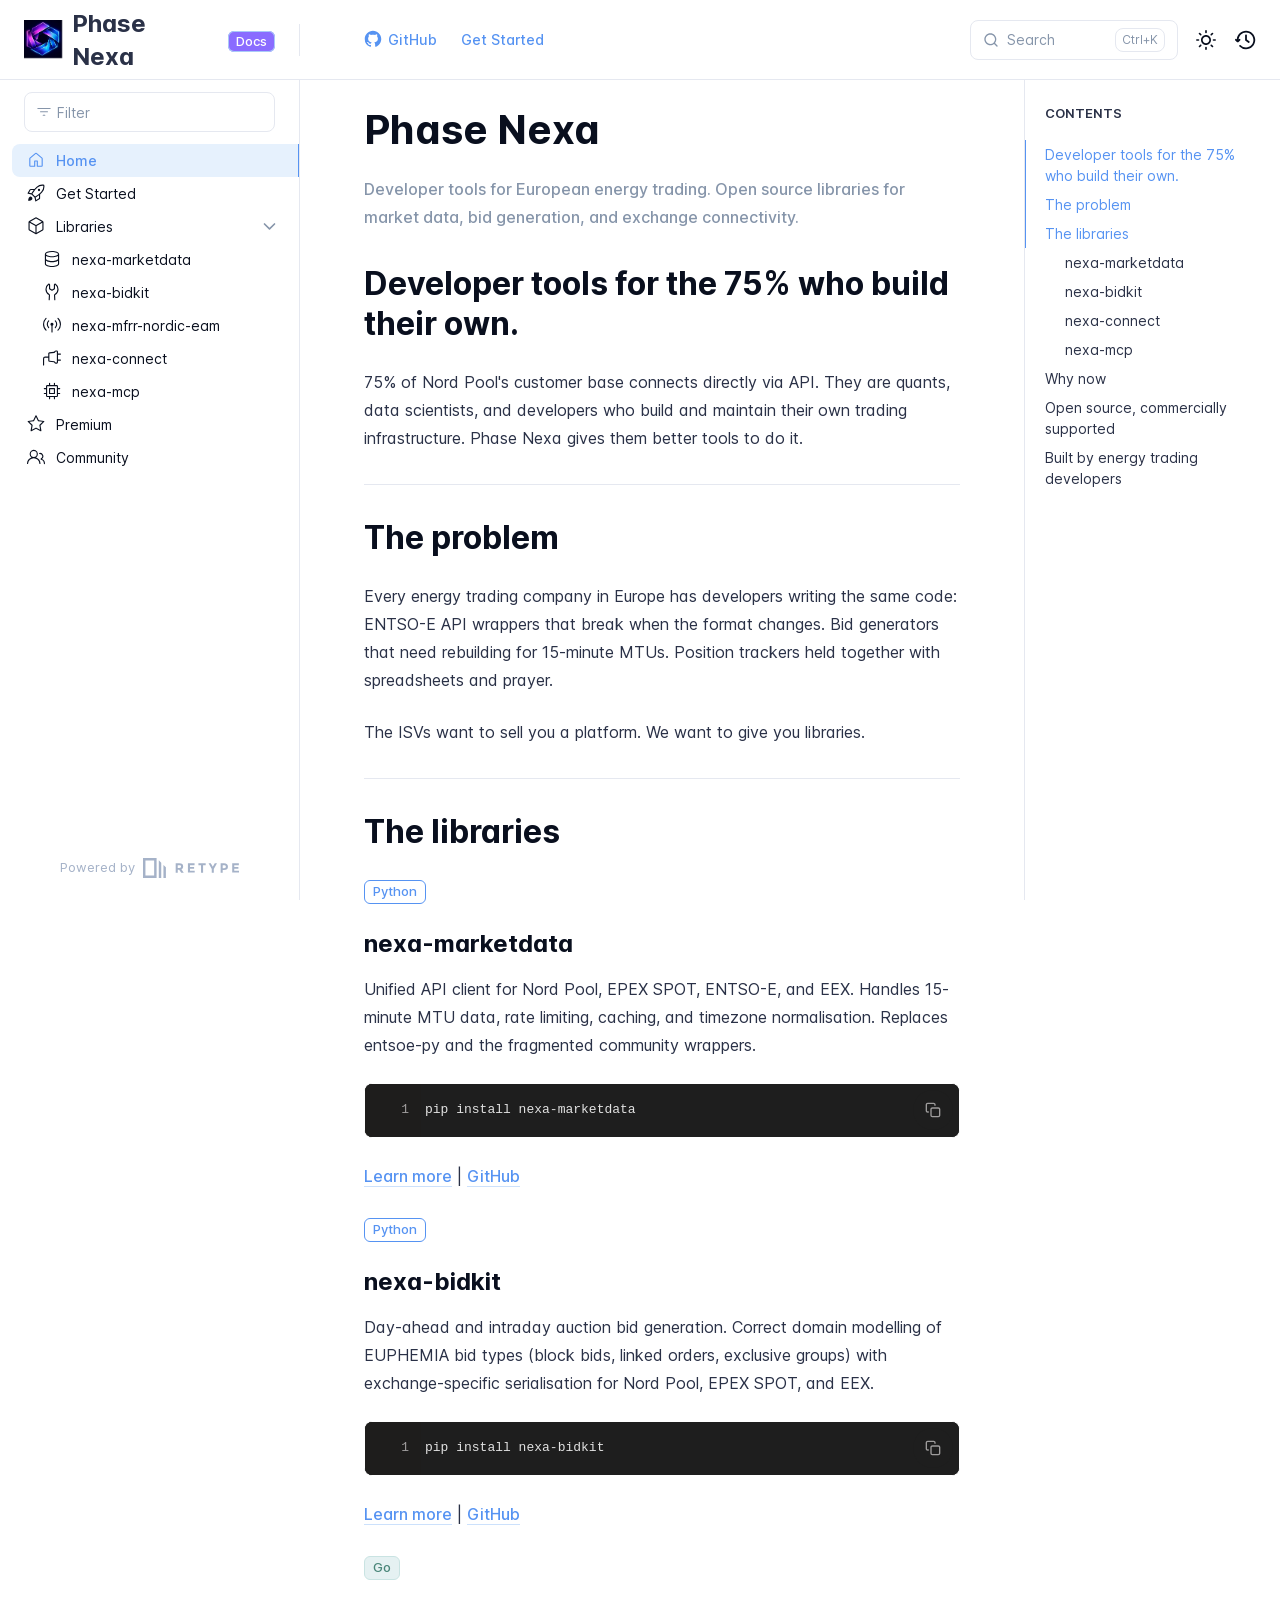
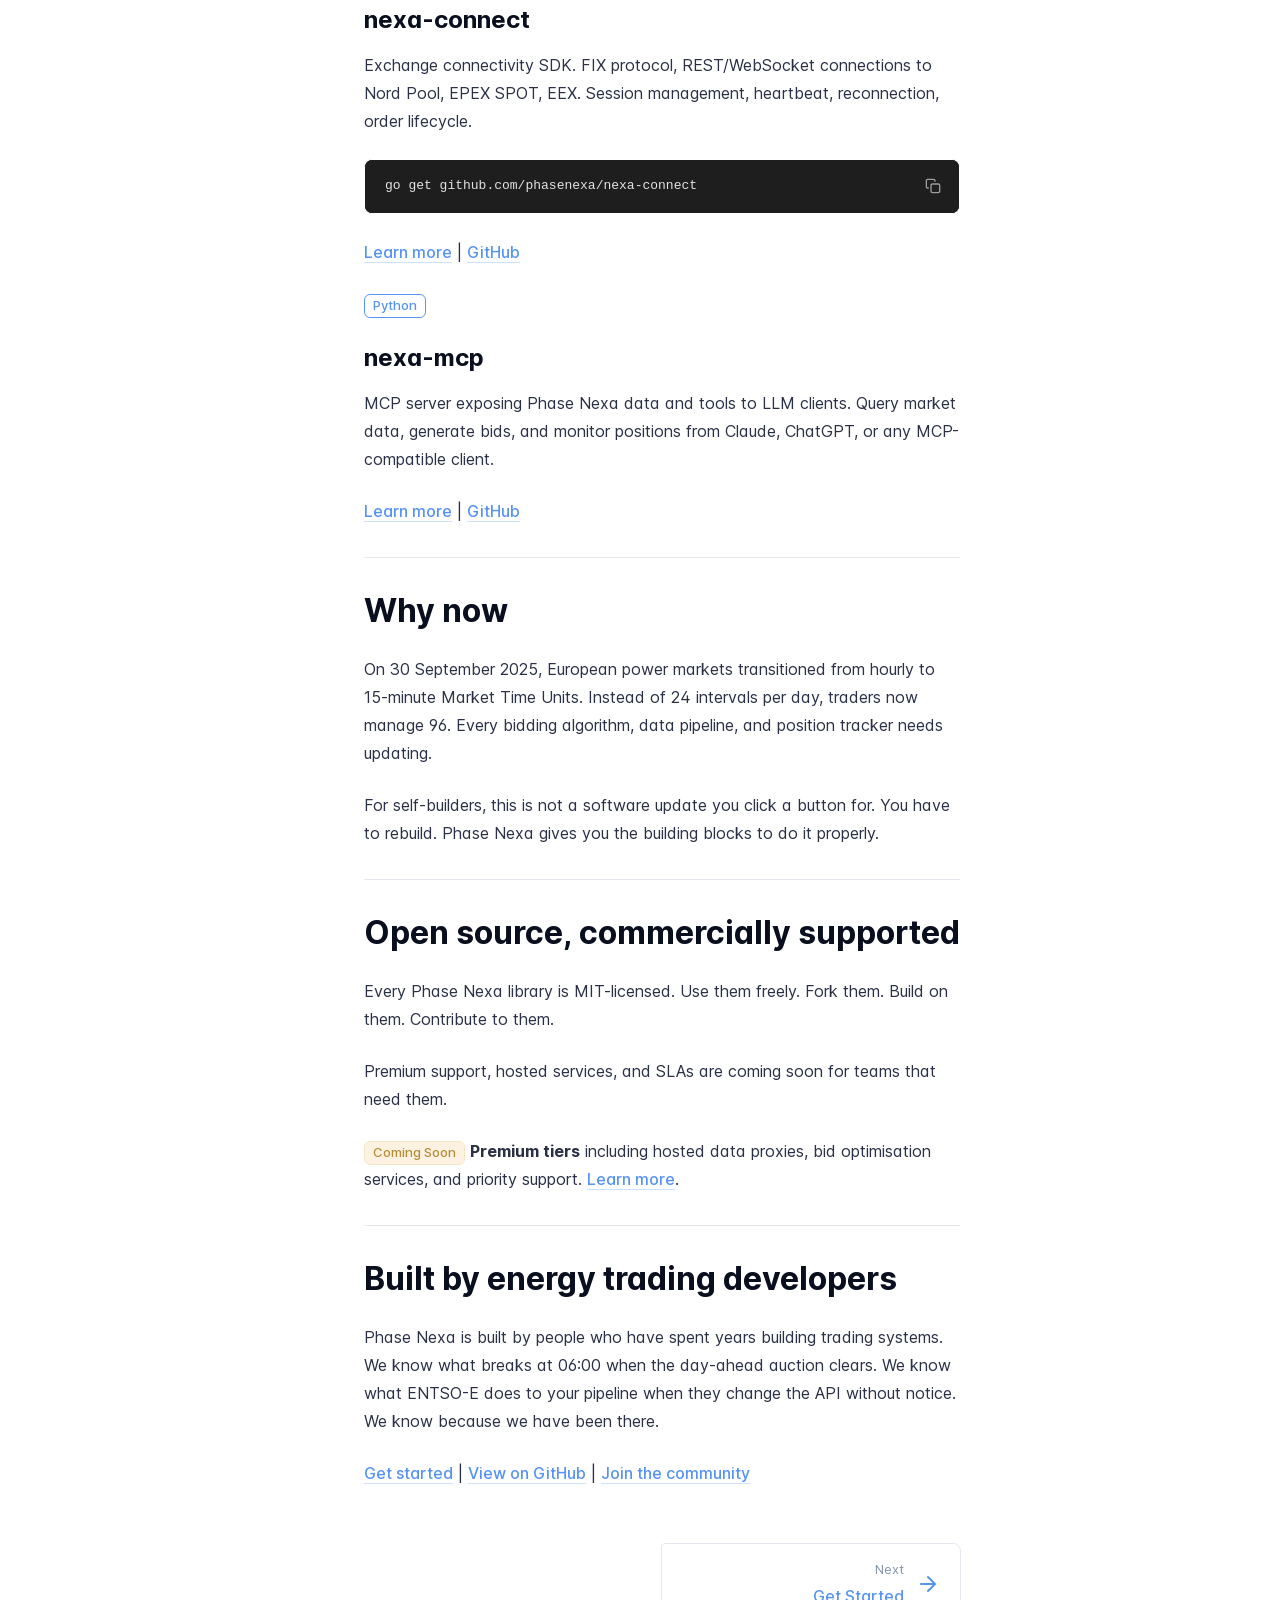
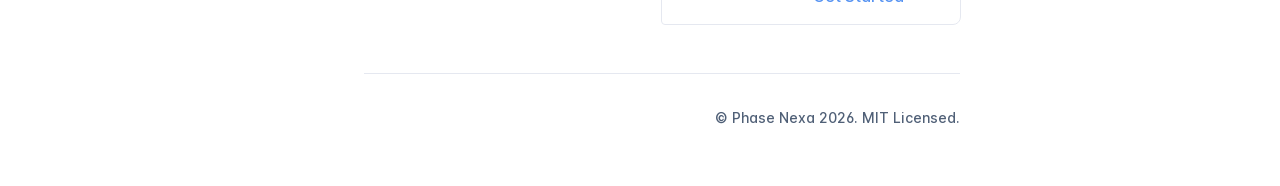
==== index.html @ 58306c8e "Refreshes Retype-generated documentation. Process triggered by tommed." ====
<!DOCTYPE html>
<html lang="en" class="h-full">
<head>
    <meta charset="UTF-8">
    <meta name="viewport" content="width=device-width,initial-scale=1">
    <meta name="color-scheme" content="light dark">
    <meta name="turbo-cache-control" content="no-cache" data-turbo-track="reload" data-track-token="4.3.0.827579284362">

    <!-- See retype.com -->
    <meta name="generator" content="Retype 4.3.0">

    <!-- Primary Meta Tags -->
    <title>Phase Nexa</title>
    <meta name="title" content="Phase Nexa">
    <meta name="description" content="Developer tools for European energy trading. Open source libraries for market data, bid generation, and exchange connectivity.">

    <!-- Canonical -->
    <link rel="canonical" href="https://phasenexa.github.io/">

    <!-- Open Graph -->
    <meta property="og:type" content="website">
    <meta property="og:url" content="https://phasenexa.github.io/">
    <meta property="og:title" content="Phase Nexa">
    <meta property="og:description" content="Developer tools for European energy trading. Open source libraries for market data, bid generation, and exchange connectivity.">
    <meta property="og:site_name" content="Phase Nexa">
    <meta property="og:locale" content="en_US">

    <!-- Twitter -->
    <meta name="twitter:card" content="summary_large_image">
    <meta name="twitter:url" content="https://phasenexa.github.io/">
    <meta name="twitter:title" content="Phase Nexa">
    <meta name="twitter:description" content="Developer tools for European energy trading. Open source libraries for market data, bid generation, and exchange connectivity.">

    <script data-cfasync="false">(function(){var cl=document.documentElement.classList,ls=localStorage.getItem("retype_scheme"),hd=cl.contains("dark"),hl=cl.contains("light"),wm=window.matchMedia&&window.matchMedia("(prefers-color-scheme: dark)").matches;if(ls==="dark"||(!ls&&wm&&!hd&&!hl)){cl.remove("light");cl.add("dark")}else if(ls==="light"||(!ls&&!wm&&!hd&&!hl)){cl.remove("dark");cl.add("light")}})();</script>

    <link href="resources/css/retype.css?v=4.3.0.827579284362" rel="stylesheet">

    <script data-cfasync="false" src="resources/js/config.js?v=4.3.0.827579284362" data-turbo-eval="false" defer></script>
    <script data-cfasync="false" src="resources/js/retype.js?v=4.3.0" data-turbo-eval="false" defer></script>
    <script id="lunr-js" data-cfasync="false" src="resources/js/lunr.js?v=4.3.0.827579284362" data-turbo-eval="false" defer></script>
    <script id="prism-js" data-cfasync="false" src="resources/js/prism.js?v=4.3.0.827579284362" defer></script>

    <link rel="stylesheet" href="/static/css/custom.css">
    <link rel="preconnect" href="https://fonts.googleapis.com">
    <link rel="preconnect" href="https://fonts.gstatic.com" crossorigin>
    <link href="https://fonts.googleapis.com/css2?family=Inter:wght@400;500;600;700&family=JetBrains+Mono:wght@400;500&display=swap" rel="stylesheet">

</head>
<body>
    <div id="retype-app" class="relative text-base antialiased text-base-text bg-base-bg font-body">
    <div class="absolute bottom-0 left-0" style="top: 5rem; right: 50%"></div>

    <header id="retype-header" class="sticky top-0 z-30 flex w-full h-16 bg-header-bg border-b border-header-border md:h-20">
        <div class="container relative flex items-center justify-between pr-6 grow md:justify-start">
            <!-- Mobile menu button skeleton -->
            <button v-cloak class="skeleton retype-mobile-menu-button flex items-center justify-center shrink-0 overflow-hidden dark:text-white focus:outline-hidden rounded-full w-10 h-10 ml-3.5 md:hidden"><svg xmlns="http://www.w3.org/2000/svg" class="mb-px shrink-0" width="24" height="24" viewBox="0 0 24 24" role="presentation" style="margin-bottom: 0px;"><g fill="currentColor"><path d="M2 4h20v2H2zM2 11h20v2H2zM2 18h20v2H2z"></path></g></svg></button>
            <div v-cloak id="retype-sidebar-left-toggle-button"></div>
    
            <!-- Logo -->
            <div class="flex items-center justify-between h-full py-2 md:w-75">
                <div class="flex items-center px-2 md:px-6">
                    <a id="retype-branding-logo" href="https://phasenexa.github.io/" class="flex items-center leading-snug text-2xl">
                        <span class="w-10 mr-2 grow-0 shrink-0 overflow-hidden">
                            <img class="max-h-10 dark:hidden md:inline-block" src="static/images/logo.png" alt="" height="36">
                            <img class="max-h-10 hidden dark:inline-block" src="static/images/logo.png" alt="" height="36">
                        </span>
                        <span class="dark:text-white font-bold line-clamp-1 md:line-clamp-2">Phase Nexa</span>
                    </a><span id="retype-branding-label" class="inline-flex mt-1 px-2 py-1 ml-4 text-xs font-medium leading-none items-center rounded-md bg-branding-label-bg text-branding-label-text ring-1 ring-branding-label-border ring-inset md:inline-block">Docs</span>
                </div>
    
                <span class="hidden h-8 border-r md:inline-block border-base-border"></span>
            </div>
    
            <div class="flex justify-between md:grow">
                <!-- Top Nav -->
                <nav id="retype-header-nav" class="hidden md:flex">
                    <ul class="flex flex-col mb-4 md:pl-16 md:mb-0 md:flex-row md:items-center">
                        <li class="mr-6">
                            <a class="py-2 md:mb-0 inline-flex items-center text-sm whitespace-nowrap transition-colors duration-200 ease-linear md:text-header-text font-header-text hover:text-header-text-hover" href="https://github.com/phasenexa">
                                <svg xmlns="http://www.w3.org/2000/svg" class="mb-px mr-1.5" width="18" height="18" viewBox="0 0 24 24" fill="currentColor" aria-hidden="true" focusable="false">
                                    <path d="M10.303 16.652c-2.837-.344-4.835-2.385-4.835-5.028 0-1.074.387-2.235 1.031-3.008-.279-.709-.236-2.214.086-2.837.86-.107 2.02.344 2.708.967.816-.258 1.676-.386 2.728-.386 1.053 0 1.913.128 2.686.365.666-.602 1.848-1.053 2.708-.946.3.581.344 2.085.064 2.815.688.817 1.053 1.913 1.053 3.03 0 2.643-1.998 4.641-4.877 5.006.73.473 1.224 1.504 1.224 2.686v2.235c0 .644.537 1.01 1.182.752 3.889-1.483 6.94-5.372 6.94-10.185 0-6.081-4.942-11.044-11.022-11.044-6.081 0-10.98 4.963-10.98 11.044a10.84 10.84 0 0 0 7.112 10.206c.58.215 1.139-.172 1.139-.752v-1.719a2.768 2.768 0 0 1-1.032.215c-1.418 0-2.256-.773-2.857-2.213-.237-.58-.495-.924-.989-.988-.258-.022-.344-.129-.344-.258 0-.258.43-.451.86-.451.623 0 1.16.386 1.719 1.181.43.623.881.903 1.418.903.537 0 .881-.194 1.375-.688.365-.365.645-.687.903-.902Z"/>
                                </svg>
                                <span>GitHub</span>
                            </a>
                        </li>
                        <li class="mr-6">
                            <a class="py-2 md:mb-0 inline-flex items-center text-sm whitespace-nowrap transition-colors duration-200 ease-linear md:text-header-text font-header-text hover:text-header-text-hover" href="getting-started/">Get Started</a>
                        </li>
    
                    </ul>
                </nav>
    
                <div v-cloak class="flex justify-end grow">
                    <div id="retype-mobile-search-button"></div>
                    <doc-search-desktop></doc-search-desktop>
    
                    <doc-theme-switch class="lg:ml-2"></doc-theme-switch>
                    <doc-history></doc-history>
                </div>
            </div>
        </div>
    </header>


    <div id="retype-container" class="container relative flex bg-white">
        <!-- Sidebar Skeleton -->
        <div v-cloak class="fixed flex flex-col shrink-0 duration-300 ease-in-out bg-sidebar-left-bg border-sidebar-left-border sidebar top-20 w-75 border-r h-screen md:sticky transition-transform skeleton">
        
            <div class="flex items-center h-16 px-6">
                <input id="retype-filter-input-mock" class="w-full h-10 pl-8 px-3 py-2 transition-colors duration-200 ease-linear bg-filter-bg border border-filter-border rounded-lg shadow-none md:text-sm hover:border-filter-border-hover focus:outline-hidden focus:border-filter-border-focus placeholder-filter-placeholder" type="text">
            </div>
        
            <div class="pl-6 mt-1 mb-4">
                <div class="w-32 h-3 mb-4 bg-skeleton-bg rounded-full loading"></div>
                <div class="w-48 h-3 mb-4 bg-skeleton-bg rounded-full loading"></div>
                <div class="w-40 h-3 mb-4 bg-skeleton-bg rounded-full loading"></div>
                <div class="w-32 h-3 mb-4 bg-skeleton-bg rounded-full loading"></div>
                <div class="w-48 h-3 mb-4 bg-skeleton-bg rounded-full loading"></div>
                <div class="w-40 h-3 mb-4 bg-skeleton-bg rounded-full loading"></div>
            </div>
        
            <div class="shrink-0 mt-auto bg-transparent dark:border-base-border">
                <a class="flex items-center justify-center flex-nowrap h-16 text-gray-350 dark:text-dark-400 hover:text-gray-600 dark:hover:text-dark-300 transition-colors duration-150 ease-in docs-powered-by" target="_blank" href="https://retype.com/" rel="noopener">
                    <span class="text-xs whitespace-nowrap">Powered by</span>
                    <svg xmlns="http://www.w3.org/2000/svg" class="ml-2" fill="currentColor" width="96" height="20" overflow="visible"><path d="M0 0v20h13.59V0H0zm11.15 17.54H2.44V2.46h8.71v15.08zM15.8 20h2.44V4.67L15.8 2.22zM20.45 6.89V20h2.44V9.34z"/><g><path d="M40.16 8.44c0 1.49-.59 2.45-1.75 2.88l2.34 3.32h-2.53l-2.04-2.96h-1.43v2.96h-2.06V5.36h3.5c1.43 0 2.46.24 3.07.73s.9 1.27.9 2.35zm-2.48 1.1c.26-.23.38-.59.38-1.09 0-.5-.13-.84-.4-1.03s-.73-.28-1.39-.28h-1.54v2.75h1.5c.72 0 1.2-.12 1.45-.35zM51.56 5.36V7.2h-4.59v1.91h4.13v1.76h-4.13v1.92h4.74v1.83h-6.79V5.36h6.64zM60.09 7.15v7.48h-2.06V7.15h-2.61V5.36h7.28v1.79h-2.61zM70.81 14.64h-2.06v-3.66l-3.19-5.61h2.23l1.99 3.45 1.99-3.45H74l-3.19 5.61v3.66zM83.99 6.19c.65.55.97 1.4.97 2.55s-.33 1.98-1 2.51-1.68.8-3.04.8h-1.23v2.59h-2.06V5.36h3.26c1.42 0 2.45.28 3.1.83zm-1.51 3.65c.25-.28.37-.69.37-1.22s-.16-.92-.48-1.14c-.32-.23-.82-.34-1.5-.34H79.7v3.12h1.38c.68 0 1.15-.14 1.4-.42zM95.85 5.36V7.2h-4.59v1.91h4.13v1.76h-4.13v1.92H96v1.83h-6.79V5.36h6.64z"/></g></svg>
                </a>
            </div>
        </div>
        
        <!-- Sidebar component -->
        <doc-sidebar v-cloak>
            <template #sidebar-footer>
                <div class="shrink-0 mt-auto border-t md:bg-transparent md:border-none dark:border-base-border">
        
                    <div class="py-3 px-6 md:hidden border-b dark:border-base-border">
                        <nav>
                            <ul class="flex flex-wrap justify-center items-center">
                                <li class="mr-6">
                                    <a class="block py-1 inline-flex items-center text-sm whitespace-nowrap transition-colors duration-200 ease-linear md:text-header-text font-header-text hover:text-header-text-hover" href="https://github.com/phasenexa">
                                        <svg xmlns="http://www.w3.org/2000/svg" class="mb-px mr-1.5" width="18" height="18" viewBox="0 0 24 24" fill="currentColor" aria-hidden="true" focusable="false">
                                            <path d="M10.303 16.652c-2.837-.344-4.835-2.385-4.835-5.028 0-1.074.387-2.235 1.031-3.008-.279-.709-.236-2.214.086-2.837.86-.107 2.02.344 2.708.967.816-.258 1.676-.386 2.728-.386 1.053 0 1.913.128 2.686.365.666-.602 1.848-1.053 2.708-.946.3.581.344 2.085.064 2.815.688.817 1.053 1.913 1.053 3.03 0 2.643-1.998 4.641-4.877 5.006.73.473 1.224 1.504 1.224 2.686v2.235c0 .644.537 1.01 1.182.752 3.889-1.483 6.94-5.372 6.94-10.185 0-6.081-4.942-11.044-11.022-11.044-6.081 0-10.98 4.963-10.98 11.044a10.84 10.84 0 0 0 7.112 10.206c.58.215 1.139-.172 1.139-.752v-1.719a2.768 2.768 0 0 1-1.032.215c-1.418 0-2.256-.773-2.857-2.213-.237-.58-.495-.924-.989-.988-.258-.022-.344-.129-.344-.258 0-.258.43-.451.86-.451.623 0 1.16.386 1.719 1.181.43.623.881.903 1.418.903.537 0 .881-.194 1.375-.688.365-.365.645-.687.903-.902Z"/>
                                        </svg>
                                        <span>GitHub</span>
                                    </a>
                                </li>
                                <li class="mr-6">
                                    <a class="block py-1 inline-flex items-center text-sm whitespace-nowrap transition-colors duration-200 ease-linear md:text-header-text font-header-text hover:text-header-text-hover" href="getting-started/">Get Started</a>
                                </li>
        
                            </ul>
                        </nav>
                    </div>
        
                    <a class="flex items-center justify-center flex-nowrap h-16 text-gray-350 dark:text-dark-400 hover:text-gray-600 dark:hover:text-dark-300 transition-colors duration-150 ease-in docs-powered-by" target="_blank" href="https://retype.com/" rel="noopener">
                        <span class="text-xs whitespace-nowrap">Powered by</span>
                        <svg xmlns="http://www.w3.org/2000/svg" class="ml-2" fill="currentColor" width="96" height="20" overflow="visible"><path d="M0 0v20h13.59V0H0zm11.15 17.54H2.44V2.46h8.71v15.08zM15.8 20h2.44V4.67L15.8 2.22zM20.45 6.89V20h2.44V9.34z"/><g><path d="M40.16 8.44c0 1.49-.59 2.45-1.75 2.88l2.34 3.32h-2.53l-2.04-2.96h-1.43v2.96h-2.06V5.36h3.5c1.43 0 2.46.24 3.07.73s.9 1.27.9 2.35zm-2.48 1.1c.26-.23.38-.59.38-1.09 0-.5-.13-.84-.4-1.03s-.73-.28-1.39-.28h-1.54v2.75h1.5c.72 0 1.2-.12 1.45-.35zM51.56 5.36V7.2h-4.59v1.91h4.13v1.76h-4.13v1.92h4.74v1.83h-6.79V5.36h6.64zM60.09 7.15v7.48h-2.06V7.15h-2.61V5.36h7.28v1.79h-2.61zM70.81 14.64h-2.06v-3.66l-3.19-5.61h2.23l1.99 3.45 1.99-3.45H74l-3.19 5.61v3.66zM83.99 6.19c.65.55.97 1.4.97 2.55s-.33 1.98-1 2.51-1.68.8-3.04.8h-1.23v2.59h-2.06V5.36h3.26c1.42 0 2.45.28 3.1.83zm-1.51 3.65c.25-.28.37-.69.37-1.22s-.16-.92-.48-1.14c-.32-.23-.82-.34-1.5-.34H79.7v3.12h1.38c.68 0 1.15-.14 1.4-.42zM95.85 5.36V7.2h-4.59v1.91h4.13v1.76h-4.13v1.92H96v1.83h-6.79V5.36h6.64z"/></g></svg>
                    </a>
                </div>
            </template>
        </doc-sidebar>

        <div class="grow min-w-0 bg-body-bg">
            <!-- Render "toolbar" template here on api pages --><!-- Render page content -->
<div class="flex">
    <div id="retype-main" class="min-w-0 p-4 grow md:px-16">
        <main class="relative pb-12 lg:pt-2">
            <div class="retype-markdown" id="retype-content">
                <!-- Rendered if sidebar right is enabled -->
                <div id="retype-sidebar-right-toggle"></div>
                <!-- Page content  -->
<h1 id="phase-nexa">Phase Nexa</h1>
<div id="retype-page-description" class="description-display text-description font-description leading-description mb-description-margin-bottom mt-description-margin-top tracking-description text-transform-description">Developer tools for European energy trading. Open source libraries for market data, bid generation, and exchange connectivity.</div>
<h2 id="developer-tools-for-the-75-who-build-their-own">Developer tools for the 75% who build their own.</h2>
<p>75% of Nord Pool&#x27;s customer base connects directly via API. They are quants, data scientists, and developers who build and maintain their own trading infrastructure. Phase Nexa gives them better tools to do it.</p>
<hr>
<h2 id="the-problem">The problem</h2>
<p>Every energy trading company in Europe has developers writing the same code: ENTSO-E API wrappers that break when the format changes. Bid generators that need rebuilding for 15-minute MTUs. Position trackers held together with spreadsheets and prayer.</p>
<p>The ISVs want to sell you a platform. We want to give you libraries.</p>
<hr>
<h2 id="the-libraries">The libraries</h2>
<div class="content"><p><span class="no-link inline-flex align-middle items-center justify-center font-medium leading-none whitespace-nowrap text-badge-info-text bg-badge-info border border-badge-info-border h-6 px-2 text-xs rounded-md">
    <span>Python</span>
</span></p>
<h3 id="nexa-marketdata">nexa-marketdata</h3>
<p>Unified API client for Nord Pool, EPEX SPOT, ENTSO-E, and EEX. Handles 15-minute MTU data, rate limiting, caching, and timezone normalisation. Replaces entsoe-py and the fragmented community wrappers.</p>
<div class="codeblock-wrapper"><doc-codeblock line-numbers>
<pre translate="no" class="language-python"><code v-pre class="language-python">pip install nexa-marketdata</code></pre>
</doc-codeblock></div>
<p><a href="libraries/nexa-marketdata/">Learn more</a> | <a href="https://github.com/phasenexa/nexa-marketdata">GitHub</a></p>
</div>
<div class="content"><p><span class="no-link inline-flex align-middle items-center justify-center font-medium leading-none whitespace-nowrap text-badge-info-text bg-badge-info border border-badge-info-border h-6 px-2 text-xs rounded-md">
    <span>Python</span>
</span></p>
<h3 id="nexa-bidkit">nexa-bidkit</h3>
<p>Day-ahead and intraday auction bid generation. Correct domain modelling of EUPHEMIA bid types (block bids, linked orders, exclusive groups) with exchange-specific serialisation for Nord Pool, EPEX SPOT, and EEX.</p>
<div class="codeblock-wrapper"><doc-codeblock line-numbers>
<pre translate="no" class="language-python"><code v-pre class="language-python">pip install nexa-bidkit</code></pre>
</doc-codeblock></div>
<p><a href="libraries/nexa-bidkit/">Learn more</a> | <a href="https://github.com/phasenexa/nexa-bidkit">GitHub</a></p>
</div>
<div class="content"><p><span class="no-link inline-flex align-middle items-center justify-center font-medium leading-none whitespace-nowrap text-badge-success-text bg-badge-success border border-badge-success-border h-6 px-2 text-xs rounded-md">
    <span>Go</span>
</span></p>
<h3 id="nexa-connect">nexa-connect</h3>
<p>Exchange connectivity SDK. FIX protocol, REST/WebSocket connections to Nord Pool, EPEX SPOT, EEX. Session management, heartbeat, reconnection, order lifecycle.</p>
<div class="codeblock-wrapper"><doc-codeblock>
<pre translate="no" class="language-bash"><code v-pre class="language-bash">go get github.com/phasenexa/nexa-connect</code></pre>
</doc-codeblock></div>
<p><a href="libraries/nexa-connect/">Learn more</a> | <a href="https://github.com/phasenexa/nexa-connect">GitHub</a></p>
</div>
<div class="content"><p><span class="no-link inline-flex align-middle items-center justify-center font-medium leading-none whitespace-nowrap text-badge-info-text bg-badge-info border border-badge-info-border h-6 px-2 text-xs rounded-md">
    <span>Python</span>
</span></p>
<h3 id="nexa-mcp">nexa-mcp</h3>
<p>MCP server exposing Phase Nexa data and tools to LLM clients. Query market data, generate bids, and monitor positions from Claude, ChatGPT, or any MCP-compatible client.</p>
<p><a href="libraries/nexa-mcp/">Learn more</a> | <a href="https://github.com/phasenexa/nexa-mcp">GitHub</a></p>
</div>
<hr>
<h2 id="why-now">Why now</h2>
<p>On 30 September 2025, European power markets transitioned from hourly to 15-minute Market Time Units. Instead of 24 intervals per day, traders now manage 96. Every bidding algorithm, data pipeline, and position tracker needs updating.</p>
<p>For self-builders, this is not a software update you click a button for. You have to rebuild. Phase Nexa gives you the building blocks to do it properly.</p>
<hr>
<h2 id="open-source-commercially-supported">Open source, commercially supported</h2>
<p>Every Phase Nexa library is MIT-licensed. Use them freely. Fork them. Build on them. Contribute to them.</p>
<p>Premium support, hosted services, and SLAs are coming soon for teams that need them.</p>
<p><span class="no-link inline-flex align-middle items-center justify-center font-medium leading-none whitespace-nowrap text-badge-warning-text bg-badge-warning border border-badge-warning-border h-6 px-2 text-xs rounded-md">
    <span>Coming Soon</span>
</span> <strong>Premium tiers</strong> including hosted data proxies, bid optimisation services, and priority support. <a href="premium/">Learn more</a>.</p>
<hr>
<h2 id="built-by-energy-trading-developers">Built by energy trading developers</h2>
<p>Phase Nexa is built by people who have spent years building trading systems. We know what breaks at 06:00 when the day-ahead auction clears. We know what ENTSO-E does to your pipeline when they change the API without notice. We know because we have been there.</p>
<p><a href="getting-started/">Get started</a> | <a href="https://github.com/phasenexa">View on GitHub</a> | <a href="community/">Join the community</a></p>

                
                <!-- Required only on API pages -->
                <doc-toolbar-member-filter-no-results></doc-toolbar-member-filter-no-results>
            </div>
            <footer id="retype-content-footer" class="clear-both">
            
                <nav id="retype-nextprev" class="print:hidden flex mt-14">
                    <div class="w-1/2">
                    </div>
            
                    <div class="w-1/2">
                        <a class="px-5 py-4 -mx-px h-full flex items-center justify-end break-normal font-medium text-body-link border border-base-border hover:border-base-border-hover rounded-l rounded-r-lg transition-colors duration-150 relative hover:z-5" href="getting-started/">
                            <span>
                                <span class="block text-xs font-normal text-right text-base-text-muted">Next</span>
                                <span class="block mt-1">Get Started</span>
                            </span>
                            <svg xmlns="http://www.w3.org/2000/svg" class="ml-3" width="24" height="24" viewBox="0 0 24 24" fill="currentColor" overflow="visible"><path d="M19.92 12.38a1 1 0 00-.22-1.09l-7-7a.996.996 0 10-1.41 1.41l5.3 5.3H5c-.55 0-1 .45-1 1s.45 1 1 1h11.59l-5.29 5.29a.996.996 0 000 1.41c.19.2.44.3.7.3s.51-.1.71-.29l7-7c.09-.09.16-.21.21-.33z" /><path fill="none" d="M0 0h24v24H0z" /></svg>
                        </a>
                    </div>
                </nav>
            </footer>
        </main>

        <div id="retype-page-footer" class="print:border-none border-t border-base-border pt-6 mb-8">
            <footer class="flex flex-wrap items-center justify-between print:justify-center">
                <div id="retype-footer-links" class="print:hidden">
                    <ul class="flex flex-wrap items-center text-sm">
                    </ul>
                </div>
                <div id="retype-copyright" class="print:justify-center py-2 text-footer-text font-footer-link text-sm leading-relaxed"><p>© Phase Nexa 2026. MIT Licensed.</p></div>
            </footer>
        </div>
    </div>

    <!-- Rendered if sidebar right is enabled -->
    <!-- Sidebar right skeleton-->
    <div v-cloak class="fixed top-0 bottom-0 right-0 translate-x-full bg-sidebar-right-bg border-sidebar-right-border lg:sticky lg:border-l lg:shrink-0 lg:pt-6 lg:translate-x-0 sm:w-1/2 lg:w-64 lg:z-0 md:w-104 sidebar-right skeleton">
        <div class="pl-5">
            <div class="w-32 h-3 mb-4 bg-skeleton-bg rounded-full loading"></div>
            <div class="w-48 h-3 mb-4 bg-skeleton-bg rounded-full loading"></div>
            <div class="w-40 h-3 mb-4 bg-skeleton-bg rounded-full loading"></div>
        </div>
    </div>

    <!-- User should be able to hide sidebar right -->
    <doc-sidebar-right v-cloak></doc-sidebar-right>
</div>

        </div>
    </div>

    <doc-search-mobile></doc-search-mobile>
    <doc-back-to-top></doc-back-to-top>
</div>


    <div id="retype-overlay-target"></div>

    <script data-cfasync="false">window.__DOCS__ = { "title": "Home", isRoot: true, level: 0, icon: "file", hasPrism: true, hasMermaid: false, hasMath: false, tocDepth: 23 }</script>
</body>
</html>
---- static/css/custom.css ----
/* Phase Nexa - Custom Styles for Retype
 * Colour system from Phase Nexa Styling Guidelines v1.0
 * Typography: Inter (interface), JetBrains Mono (data/code)
 */

/* Typography overrides */
body,
.markdown-body {
  font-family: 'Inter', -apple-system, BlinkMacSystemFont, 'Segoe UI', sans-serif;
}

code,
pre,
.code,
kbd {
  font-family: 'JetBrains Mono', 'Courier New', monospace;
  font-feature-settings: "liga" on, "calt" on;
}

/* Code block styling - dark theme */
[data-theme="dark"] pre,
[data-theme="dark"] code {
  background-color: #0A1E36;
}

/* Hero section utility - used on index.md */
.hero-section {
  text-align: center;
  padding: 3rem 1rem;
}

.hero-section h1 {
  font-size: 2.5rem;
  font-weight: 700;
  letter-spacing: -0.02em;
  margin-bottom: 0.5rem;
}

.hero-tagline {
  font-size: 1.25rem;
  opacity: 0.85;
  max-width: 600px;
  margin: 0 auto 2rem;
}

/* Accent colour utilities */
.text-violet { color: #8A6CFF; }
.text-cyan { color: #00E5FF; }
.text-gold { color: #FFD700; }
.text-mint { color: #4DFFC3; }
.text-coral { color: #FF6B6B; }

/* Badge overrides for Phase Nexa palette */
.badge-violet {
  background-color: #8A6CFF;
  color: #FFFFFF;
}

.badge-cyan {
  background-color: #00E5FF;
  color: #0A1E36;
}

/* Install command block styling */
.install-block {
  background-color: #0A1E36;
  border: 1px solid #122F4D;
  border-radius: 6px;
  padding: 1rem 1.25rem;
  font-family: 'JetBrains Mono', monospace;
  font-size: 0.9rem;
  margin: 1.5rem 0;
}

/* Subtle glow effect for primary CTA links in dark mode */
[data-theme="dark"] a.btn-primary,
[data-theme="dark"] .callout-primary a {
  text-shadow: 0 0 20px rgba(138, 108, 255, 0.3);
}

/* Tighter spacing for data tables */
.markdown-body table td,
.markdown-body table th {
  padding: 0.5rem 0.75rem;
  font-size: 0.875rem;
}

/* Monospace for table cells containing data */
.data-table td {
  font-family: 'JetBrains Mono', monospace;
  font-variant-numeric: tabular-nums;
}
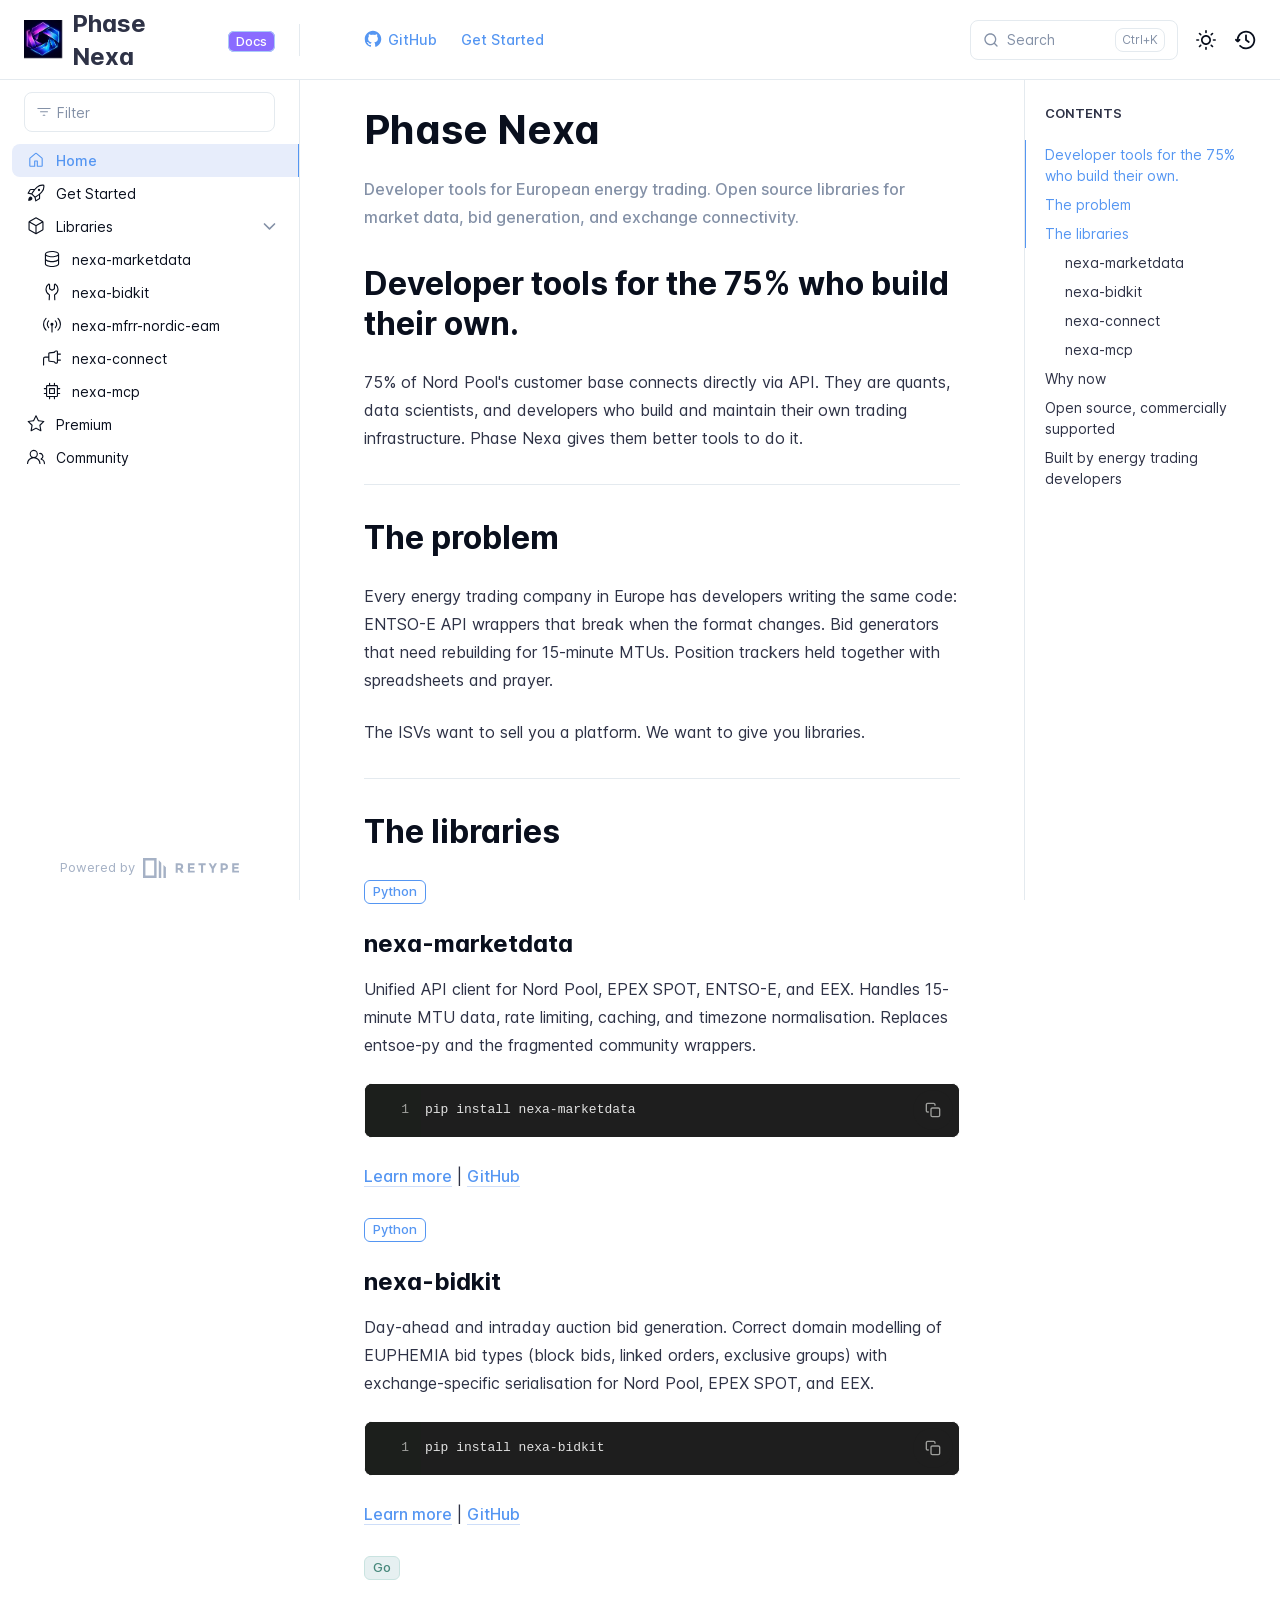
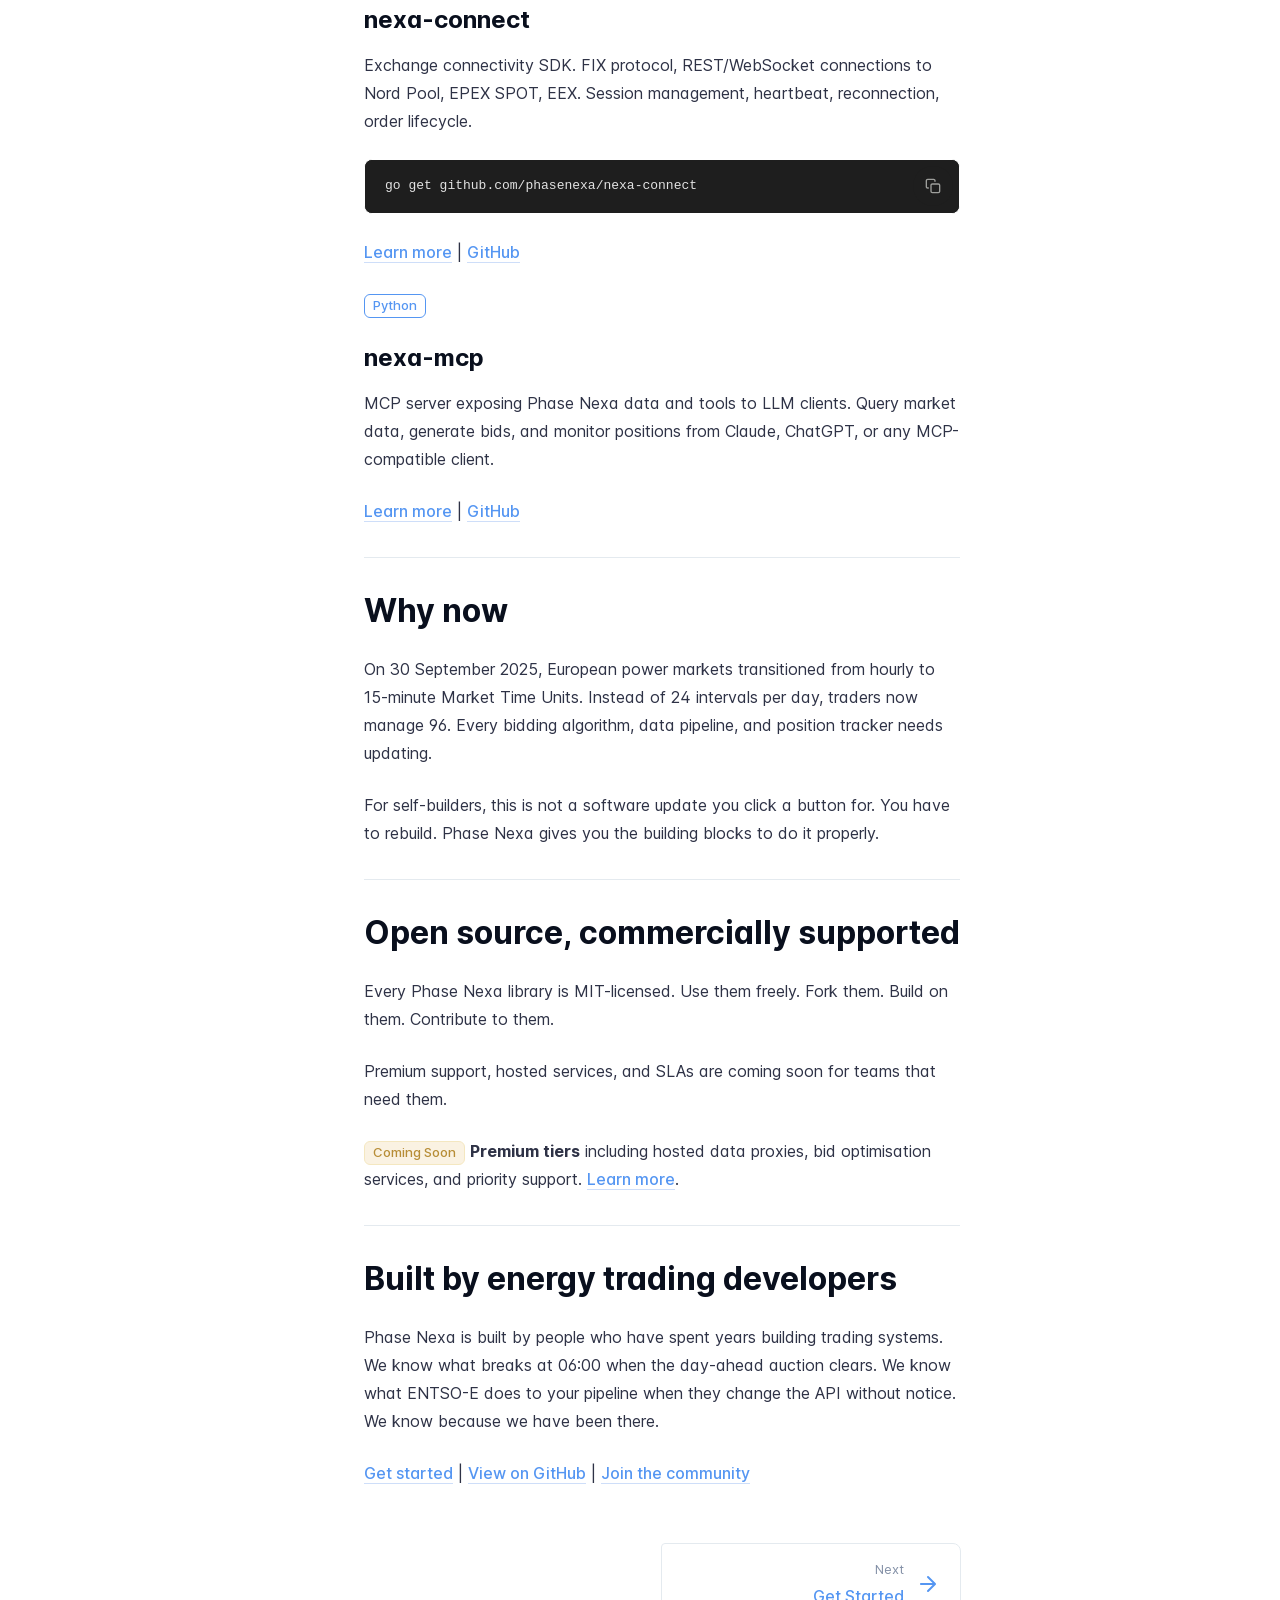
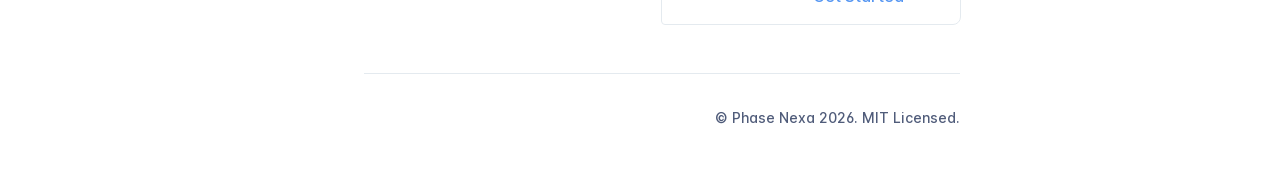
==== commit 8503020a: "Refreshes Retype-generated documentation. Process triggered by tommed." ====
--- a/index.html
+++ b/index.html
@@ -4,7 +4,7 @@
     <meta charset="UTF-8">
     <meta name="viewport" content="width=device-width,initial-scale=1">
     <meta name="color-scheme" content="light dark">
-    <meta name="turbo-cache-control" content="no-cache" data-turbo-track="reload" data-track-token="4.3.0.827579284362">
+    <meta name="turbo-cache-control" content="no-cache" data-turbo-track="reload" data-track-token="4.3.0.827579977646">
 
     <!-- See retype.com -->
     <meta name="generator" content="Retype 4.3.0">
@@ -33,12 +33,12 @@
 
     <script data-cfasync="false">(function(){var cl=document.documentElement.classList,ls=localStorage.getItem("retype_scheme"),hd=cl.contains("dark"),hl=cl.contains("light"),wm=window.matchMedia&&window.matchMedia("(prefers-color-scheme: dark)").matches;if(ls==="dark"||(!ls&&wm&&!hd&&!hl)){cl.remove("light");cl.add("dark")}else if(ls==="light"||(!ls&&!wm&&!hd&&!hl)){cl.remove("dark");cl.add("light")}})();</script>
 
-    <link href="resources/css/retype.css?v=4.3.0.827579284362" rel="stylesheet">
-
-    <script data-cfasync="false" src="resources/js/config.js?v=4.3.0.827579284362" data-turbo-eval="false" defer></script>
+    <link href="resources/css/retype.css?v=4.3.0.827579977646" rel="stylesheet">
+
+    <script data-cfasync="false" src="resources/js/config.js?v=4.3.0.827579977646" data-turbo-eval="false" defer></script>
     <script data-cfasync="false" src="resources/js/retype.js?v=4.3.0" data-turbo-eval="false" defer></script>
-    <script id="lunr-js" data-cfasync="false" src="resources/js/lunr.js?v=4.3.0.827579284362" data-turbo-eval="false" defer></script>
-    <script id="prism-js" data-cfasync="false" src="resources/js/prism.js?v=4.3.0.827579284362" defer></script>
+    <script id="lunr-js" data-cfasync="false" src="resources/js/lunr.js?v=4.3.0.827579977646" data-turbo-eval="false" defer></script>
+    <script id="prism-js" data-cfasync="false" src="resources/js/prism.js?v=4.3.0.827579977646" defer></script>
 
     <link rel="stylesheet" href="/static/css/custom.css">
     <link rel="preconnect" href="https://fonts.googleapis.com">
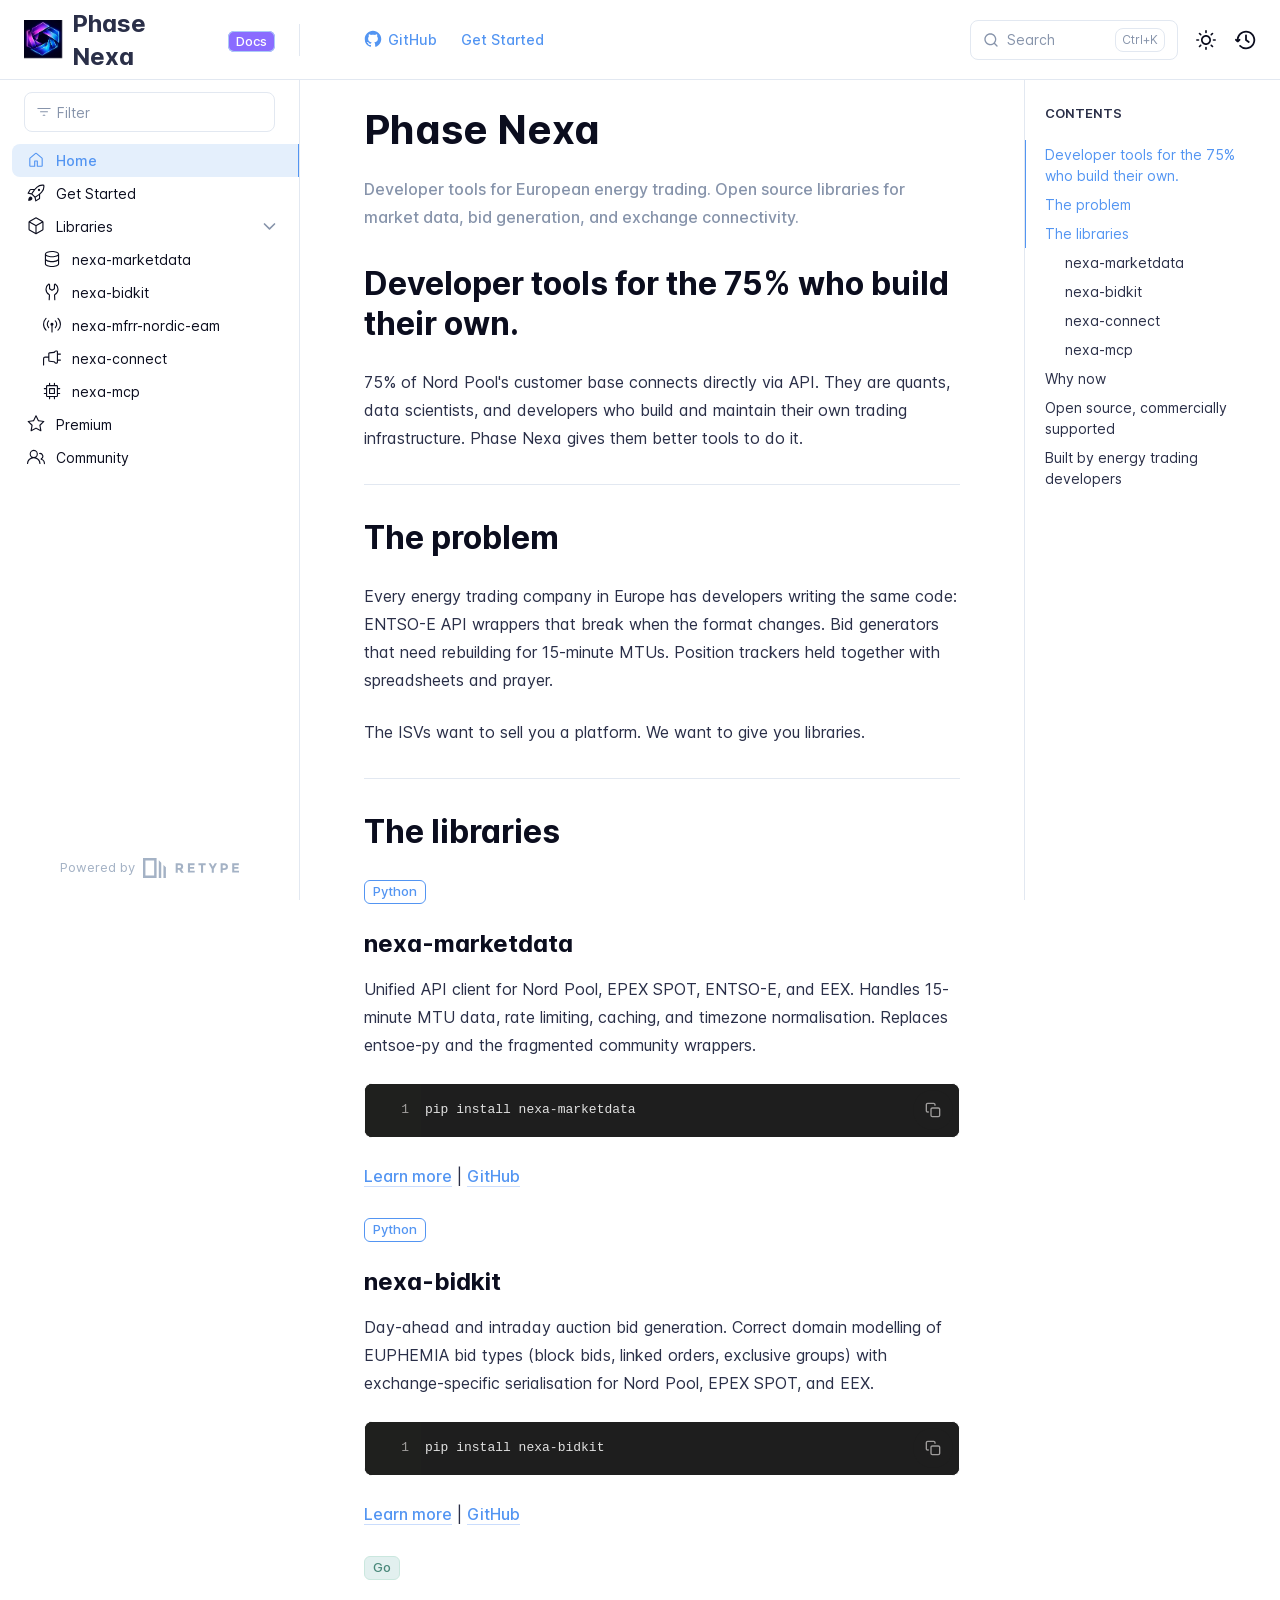
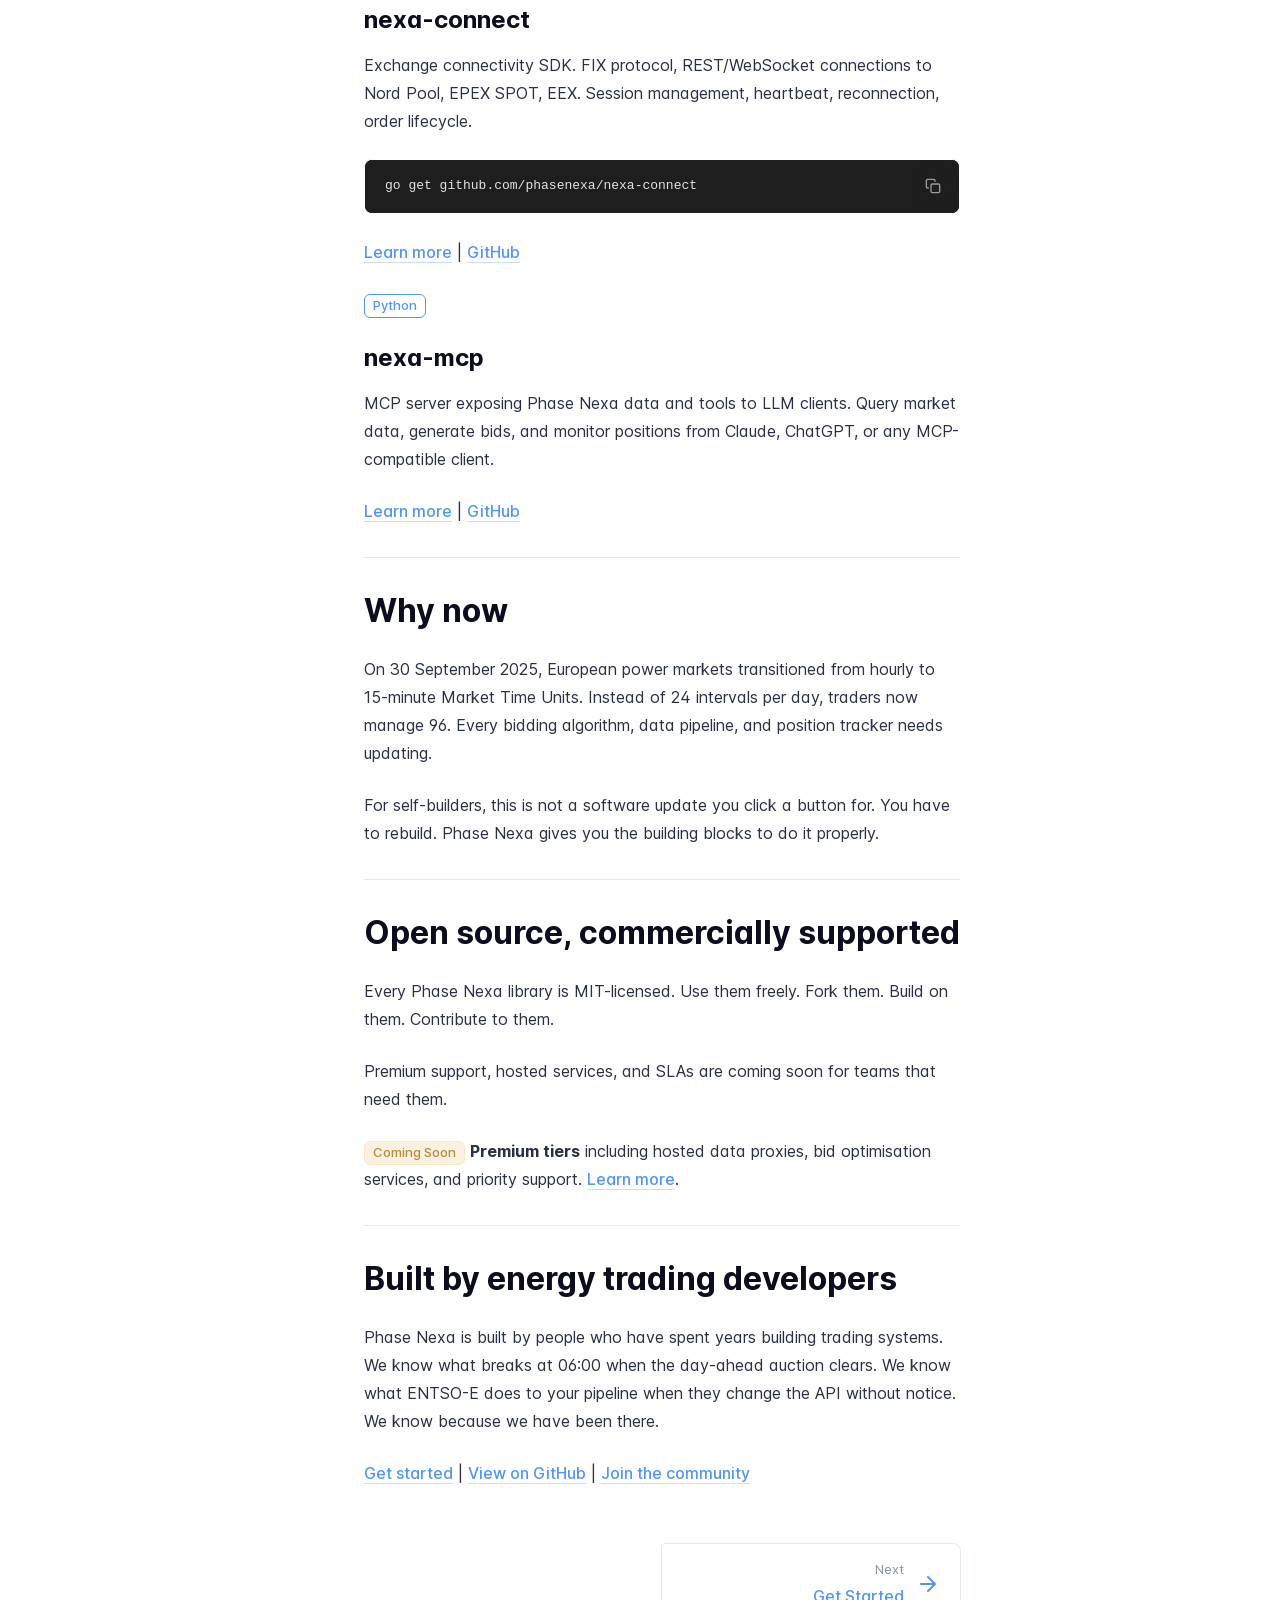
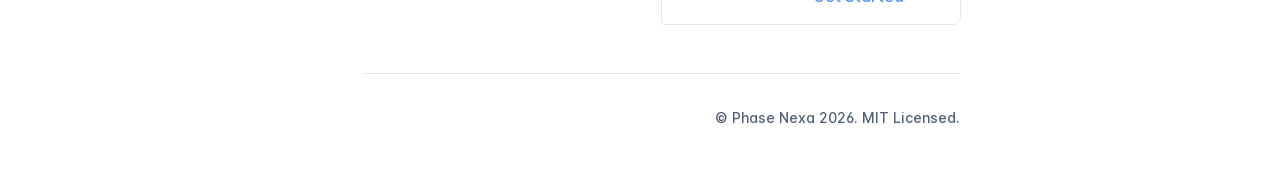
==== commit 3bd8f0b7: "Refreshes Retype-generated documentation. Process triggered by tommed." ====
--- a/index.html
+++ b/index.html
@@ -4,7 +4,7 @@
     <meta charset="UTF-8">
     <meta name="viewport" content="width=device-width,initial-scale=1">
     <meta name="color-scheme" content="light dark">
-    <meta name="turbo-cache-control" content="no-cache" data-turbo-track="reload" data-track-token="4.3.0.827579977646">
+    <meta name="turbo-cache-control" content="no-cache" data-turbo-track="reload" data-track-token="4.3.0.827580333683">
 
     <!-- See retype.com -->
     <meta name="generator" content="Retype 4.3.0">
@@ -33,12 +33,12 @@
 
     <script data-cfasync="false">(function(){var cl=document.documentElement.classList,ls=localStorage.getItem("retype_scheme"),hd=cl.contains("dark"),hl=cl.contains("light"),wm=window.matchMedia&&window.matchMedia("(prefers-color-scheme: dark)").matches;if(ls==="dark"||(!ls&&wm&&!hd&&!hl)){cl.remove("light");cl.add("dark")}else if(ls==="light"||(!ls&&!wm&&!hd&&!hl)){cl.remove("dark");cl.add("light")}})();</script>
 
-    <link href="resources/css/retype.css?v=4.3.0.827579977646" rel="stylesheet">
-
-    <script data-cfasync="false" src="resources/js/config.js?v=4.3.0.827579977646" data-turbo-eval="false" defer></script>
+    <link href="resources/css/retype.css?v=4.3.0.827580333683" rel="stylesheet">
+
+    <script data-cfasync="false" src="resources/js/config.js?v=4.3.0.827580333683" data-turbo-eval="false" defer></script>
     <script data-cfasync="false" src="resources/js/retype.js?v=4.3.0" data-turbo-eval="false" defer></script>
-    <script id="lunr-js" data-cfasync="false" src="resources/js/lunr.js?v=4.3.0.827579977646" data-turbo-eval="false" defer></script>
-    <script id="prism-js" data-cfasync="false" src="resources/js/prism.js?v=4.3.0.827579977646" defer></script>
+    <script id="lunr-js" data-cfasync="false" src="resources/js/lunr.js?v=4.3.0.827580333683" data-turbo-eval="false" defer></script>
+    <script id="prism-js" data-cfasync="false" src="resources/js/prism.js?v=4.3.0.827580333683" defer></script>
 
     <link rel="stylesheet" href="/static/css/custom.css">
     <link rel="preconnect" href="https://fonts.googleapis.com">
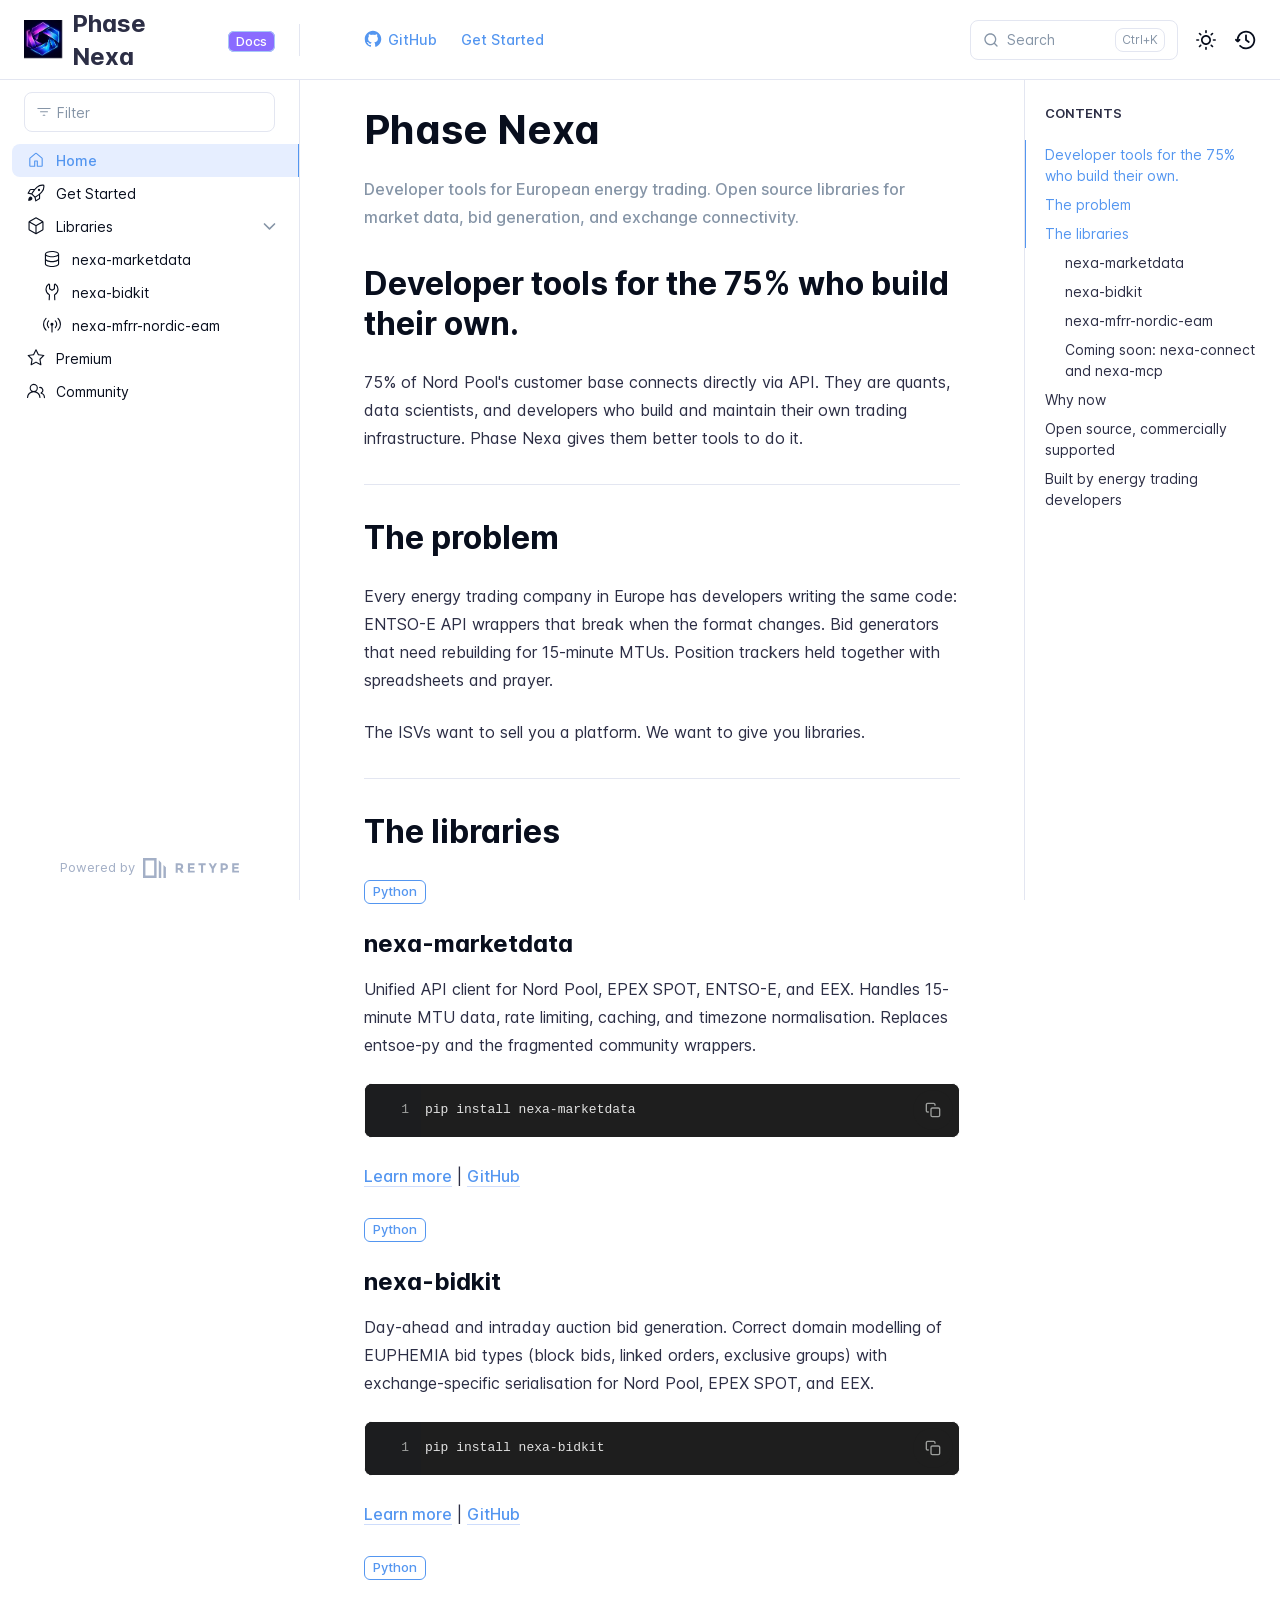
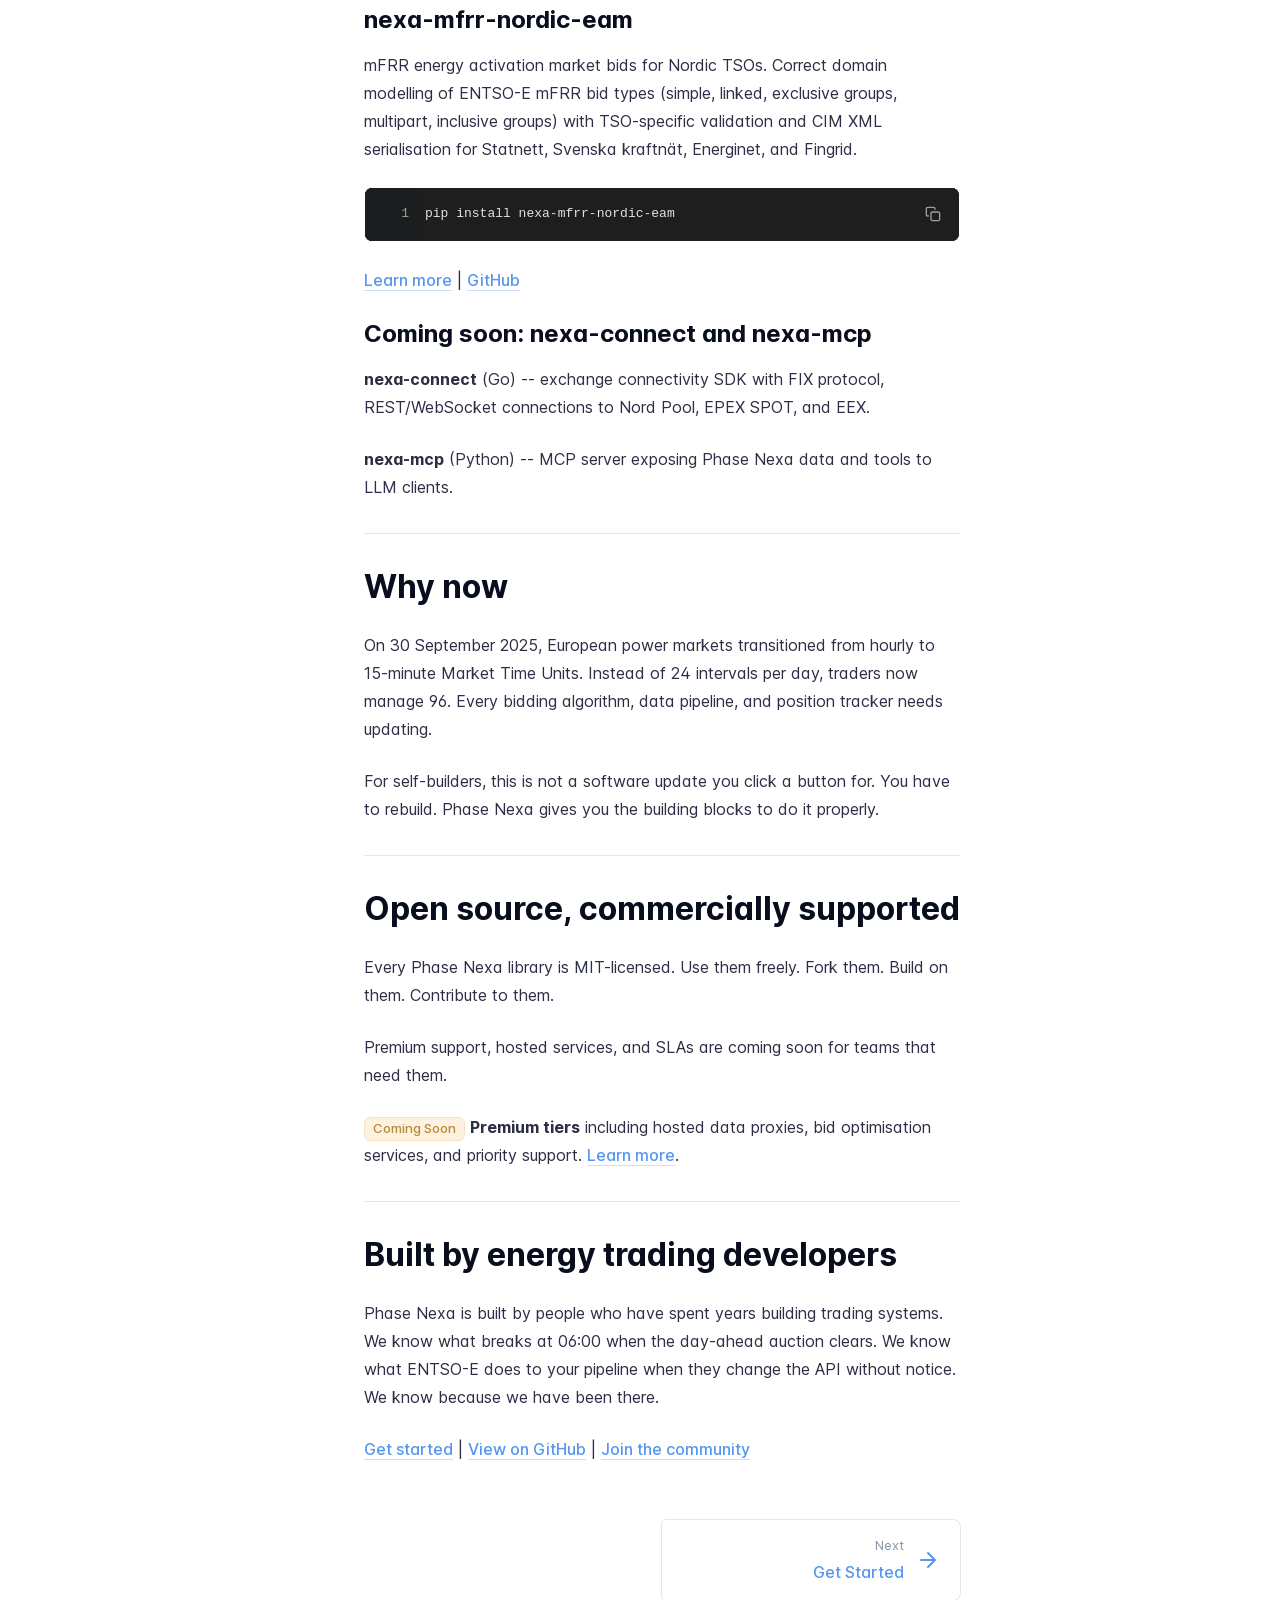
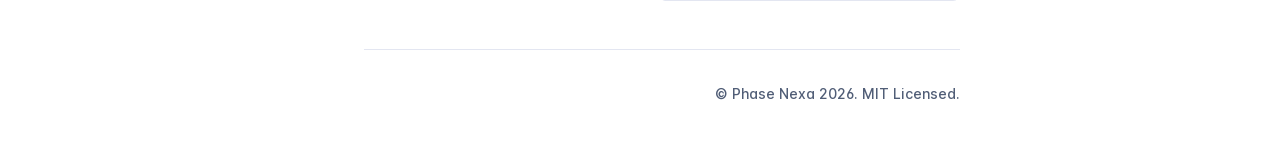
==== commit d2ea28c5: "Refreshes Retype-generated documentation. Process triggered by tommed." ====
--- a/index.html
+++ b/index.html
@@ -4,7 +4,7 @@
     <meta charset="UTF-8">
     <meta name="viewport" content="width=device-width,initial-scale=1">
     <meta name="color-scheme" content="light dark">
-    <meta name="turbo-cache-control" content="no-cache" data-turbo-track="reload" data-track-token="4.3.0.827580333683">
+    <meta name="turbo-cache-control" content="no-cache" data-turbo-track="reload" data-track-token="4.3.0.827581360344">
 
     <!-- See retype.com -->
     <meta name="generator" content="Retype 4.3.0">
@@ -33,12 +33,12 @@
 
     <script data-cfasync="false">(function(){var cl=document.documentElement.classList,ls=localStorage.getItem("retype_scheme"),hd=cl.contains("dark"),hl=cl.contains("light"),wm=window.matchMedia&&window.matchMedia("(prefers-color-scheme: dark)").matches;if(ls==="dark"||(!ls&&wm&&!hd&&!hl)){cl.remove("light");cl.add("dark")}else if(ls==="light"||(!ls&&!wm&&!hd&&!hl)){cl.remove("dark");cl.add("light")}})();</script>
 
-    <link href="resources/css/retype.css?v=4.3.0.827580333683" rel="stylesheet">
-
-    <script data-cfasync="false" src="resources/js/config.js?v=4.3.0.827580333683" data-turbo-eval="false" defer></script>
+    <link href="resources/css/retype.css?v=4.3.0.827581360344" rel="stylesheet">
+
+    <script data-cfasync="false" src="resources/js/config.js?v=4.3.0.827581360344" data-turbo-eval="false" defer></script>
     <script data-cfasync="false" src="resources/js/retype.js?v=4.3.0" data-turbo-eval="false" defer></script>
-    <script id="lunr-js" data-cfasync="false" src="resources/js/lunr.js?v=4.3.0.827580333683" data-turbo-eval="false" defer></script>
-    <script id="prism-js" data-cfasync="false" src="resources/js/prism.js?v=4.3.0.827580333683" defer></script>
+    <script id="lunr-js" data-cfasync="false" src="resources/js/lunr.js?v=4.3.0.827581360344" data-turbo-eval="false" defer></script>
+    <script id="prism-js" data-cfasync="false" src="resources/js/prism.js?v=4.3.0.827581360344" defer></script>
 
     <link rel="stylesheet" href="/static/css/custom.css">
     <link rel="preconnect" href="https://fonts.googleapis.com">
@@ -198,22 +198,19 @@
 </doc-codeblock></div>
 <p><a href="libraries/nexa-bidkit/">Learn more</a> | <a href="https://github.com/phasenexa/nexa-bidkit">GitHub</a></p>
 </div>
-<div class="content"><p><span class="no-link inline-flex align-middle items-center justify-center font-medium leading-none whitespace-nowrap text-badge-success-text bg-badge-success border border-badge-success-border h-6 px-2 text-xs rounded-md">
-    <span>Go</span>
-</span></p>
-<h3 id="nexa-connect">nexa-connect</h3>
-<p>Exchange connectivity SDK. FIX protocol, REST/WebSocket connections to Nord Pool, EPEX SPOT, EEX. Session management, heartbeat, reconnection, order lifecycle.</p>
-<div class="codeblock-wrapper"><doc-codeblock>
-<pre translate="no" class="language-bash"><code v-pre class="language-bash">go get github.com/phasenexa/nexa-connect</code></pre>
-</doc-codeblock></div>
-<p><a href="libraries/nexa-connect/">Learn more</a> | <a href="https://github.com/phasenexa/nexa-connect">GitHub</a></p>
-</div>
 <div class="content"><p><span class="no-link inline-flex align-middle items-center justify-center font-medium leading-none whitespace-nowrap text-badge-info-text bg-badge-info border border-badge-info-border h-6 px-2 text-xs rounded-md">
     <span>Python</span>
 </span></p>
-<h3 id="nexa-mcp">nexa-mcp</h3>
-<p>MCP server exposing Phase Nexa data and tools to LLM clients. Query market data, generate bids, and monitor positions from Claude, ChatGPT, or any MCP-compatible client.</p>
-<p><a href="libraries/nexa-mcp/">Learn more</a> | <a href="https://github.com/phasenexa/nexa-mcp">GitHub</a></p>
+<h3 id="nexa-mfrr-nordic-eam">nexa-mfrr-nordic-eam</h3>
+<p>mFRR energy activation market bids for Nordic TSOs. Correct domain modelling of ENTSO-E mFRR bid types (simple, linked, exclusive groups, multipart, inclusive groups) with TSO-specific validation and CIM XML serialisation for Statnett, Svenska kraftnät, Energinet, and Fingrid.</p>
+<div class="codeblock-wrapper"><doc-codeblock line-numbers>
+<pre translate="no" class="language-python"><code v-pre class="language-python">pip install nexa-mfrr-nordic-eam</code></pre>
+</doc-codeblock></div>
+<p><a href="libraries/nexa-mfrr-nordic-eam/">Learn more</a> | <a href="https://github.com/phasenexa/nexa-mfrr-nordic-eam">GitHub</a></p>
+</div>
+<div class="content"><h3 id="coming-soon-nexa-connect-and-nexa-mcp">Coming soon: nexa-connect and nexa-mcp</h3>
+<p><strong>nexa-connect</strong> (Go) -- exchange connectivity SDK with FIX protocol, REST/WebSocket connections to Nord Pool, EPEX SPOT, and EEX.</p>
+<p><strong>nexa-mcp</strong> (Python) -- MCP server exposing Phase Nexa data and tools to LLM clients.</p>
 </div>
 <hr>
 <h2 id="why-now">Why now</h2>
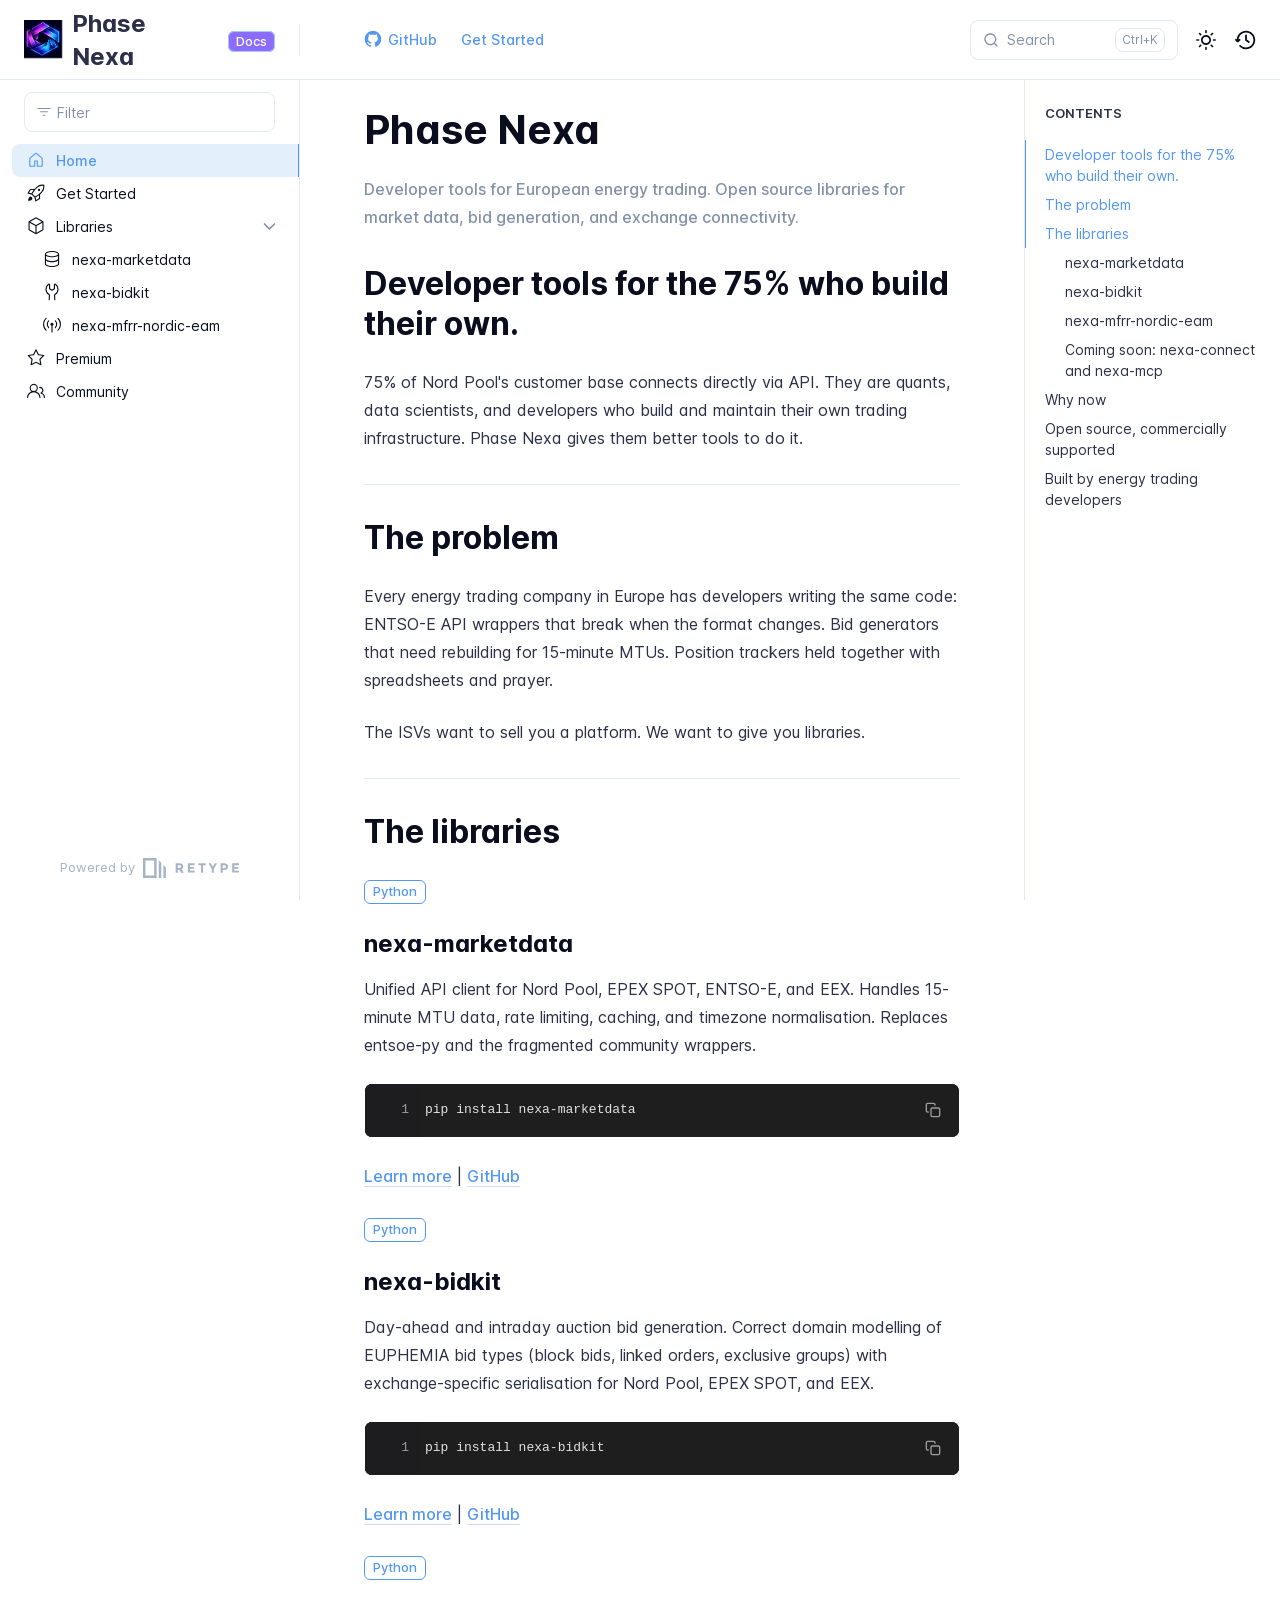
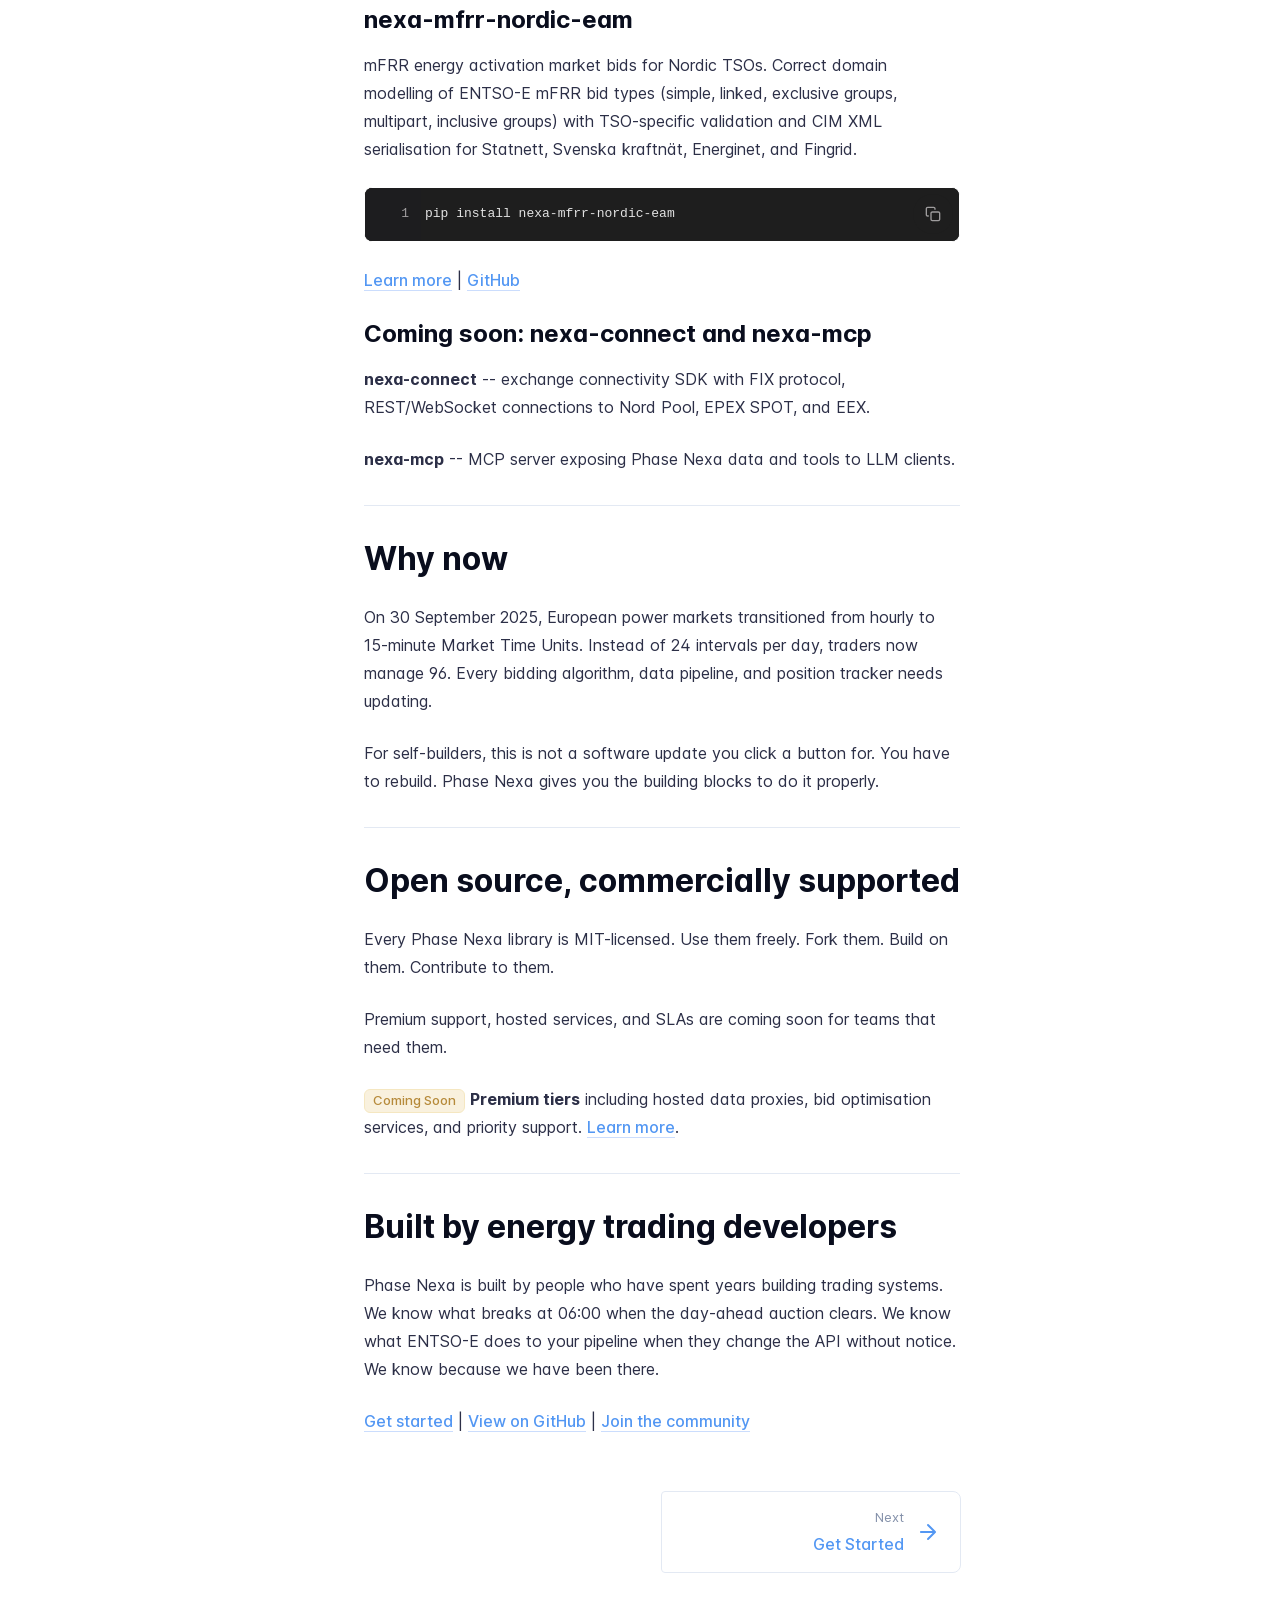
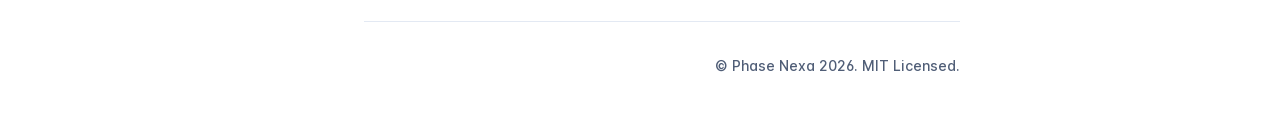
==== commit 6fd553c9: "Refreshes Retype-generated documentation. Process triggered by tommed." ====
--- a/index.html
+++ b/index.html
@@ -4,7 +4,7 @@
     <meta charset="UTF-8">
     <meta name="viewport" content="width=device-width,initial-scale=1">
     <meta name="color-scheme" content="light dark">
-    <meta name="turbo-cache-control" content="no-cache" data-turbo-track="reload" data-track-token="4.3.0.827581360344">
+    <meta name="turbo-cache-control" content="no-cache" data-turbo-track="reload" data-track-token="4.3.0.827590363215">
 
     <!-- See retype.com -->
     <meta name="generator" content="Retype 4.3.0">
@@ -33,12 +33,12 @@
 
     <script data-cfasync="false">(function(){var cl=document.documentElement.classList,ls=localStorage.getItem("retype_scheme"),hd=cl.contains("dark"),hl=cl.contains("light"),wm=window.matchMedia&&window.matchMedia("(prefers-color-scheme: dark)").matches;if(ls==="dark"||(!ls&&wm&&!hd&&!hl)){cl.remove("light");cl.add("dark")}else if(ls==="light"||(!ls&&!wm&&!hd&&!hl)){cl.remove("dark");cl.add("light")}})();</script>
 
-    <link href="resources/css/retype.css?v=4.3.0.827581360344" rel="stylesheet">
-
-    <script data-cfasync="false" src="resources/js/config.js?v=4.3.0.827581360344" data-turbo-eval="false" defer></script>
+    <link href="resources/css/retype.css?v=4.3.0.827590363215" rel="stylesheet">
+
+    <script data-cfasync="false" src="resources/js/config.js?v=4.3.0.827590363215" data-turbo-eval="false" defer></script>
     <script data-cfasync="false" src="resources/js/retype.js?v=4.3.0" data-turbo-eval="false" defer></script>
-    <script id="lunr-js" data-cfasync="false" src="resources/js/lunr.js?v=4.3.0.827581360344" data-turbo-eval="false" defer></script>
-    <script id="prism-js" data-cfasync="false" src="resources/js/prism.js?v=4.3.0.827581360344" defer></script>
+    <script id="lunr-js" data-cfasync="false" src="resources/js/lunr.js?v=4.3.0.827590363215" data-turbo-eval="false" defer></script>
+    <script id="prism-js" data-cfasync="false" src="resources/js/prism.js?v=4.3.0.827590363215" defer></script>
 
     <link rel="stylesheet" href="/static/css/custom.css">
     <link rel="preconnect" href="https://fonts.googleapis.com">
@@ -209,8 +209,8 @@
 <p><a href="libraries/nexa-mfrr-nordic-eam/">Learn more</a> | <a href="https://github.com/phasenexa/nexa-mfrr-nordic-eam">GitHub</a></p>
 </div>
 <div class="content"><h3 id="coming-soon-nexa-connect-and-nexa-mcp">Coming soon: nexa-connect and nexa-mcp</h3>
-<p><strong>nexa-connect</strong> (Go) -- exchange connectivity SDK with FIX protocol, REST/WebSocket connections to Nord Pool, EPEX SPOT, and EEX.</p>
-<p><strong>nexa-mcp</strong> (Python) -- MCP server exposing Phase Nexa data and tools to LLM clients.</p>
+<p><strong>nexa-connect</strong> -- exchange connectivity SDK with FIX protocol, REST/WebSocket connections to Nord Pool, EPEX SPOT, and EEX.</p>
+<p><strong>nexa-mcp</strong> -- MCP server exposing Phase Nexa data and tools to LLM clients.</p>
 </div>
 <hr>
 <h2 id="why-now">Why now</h2>
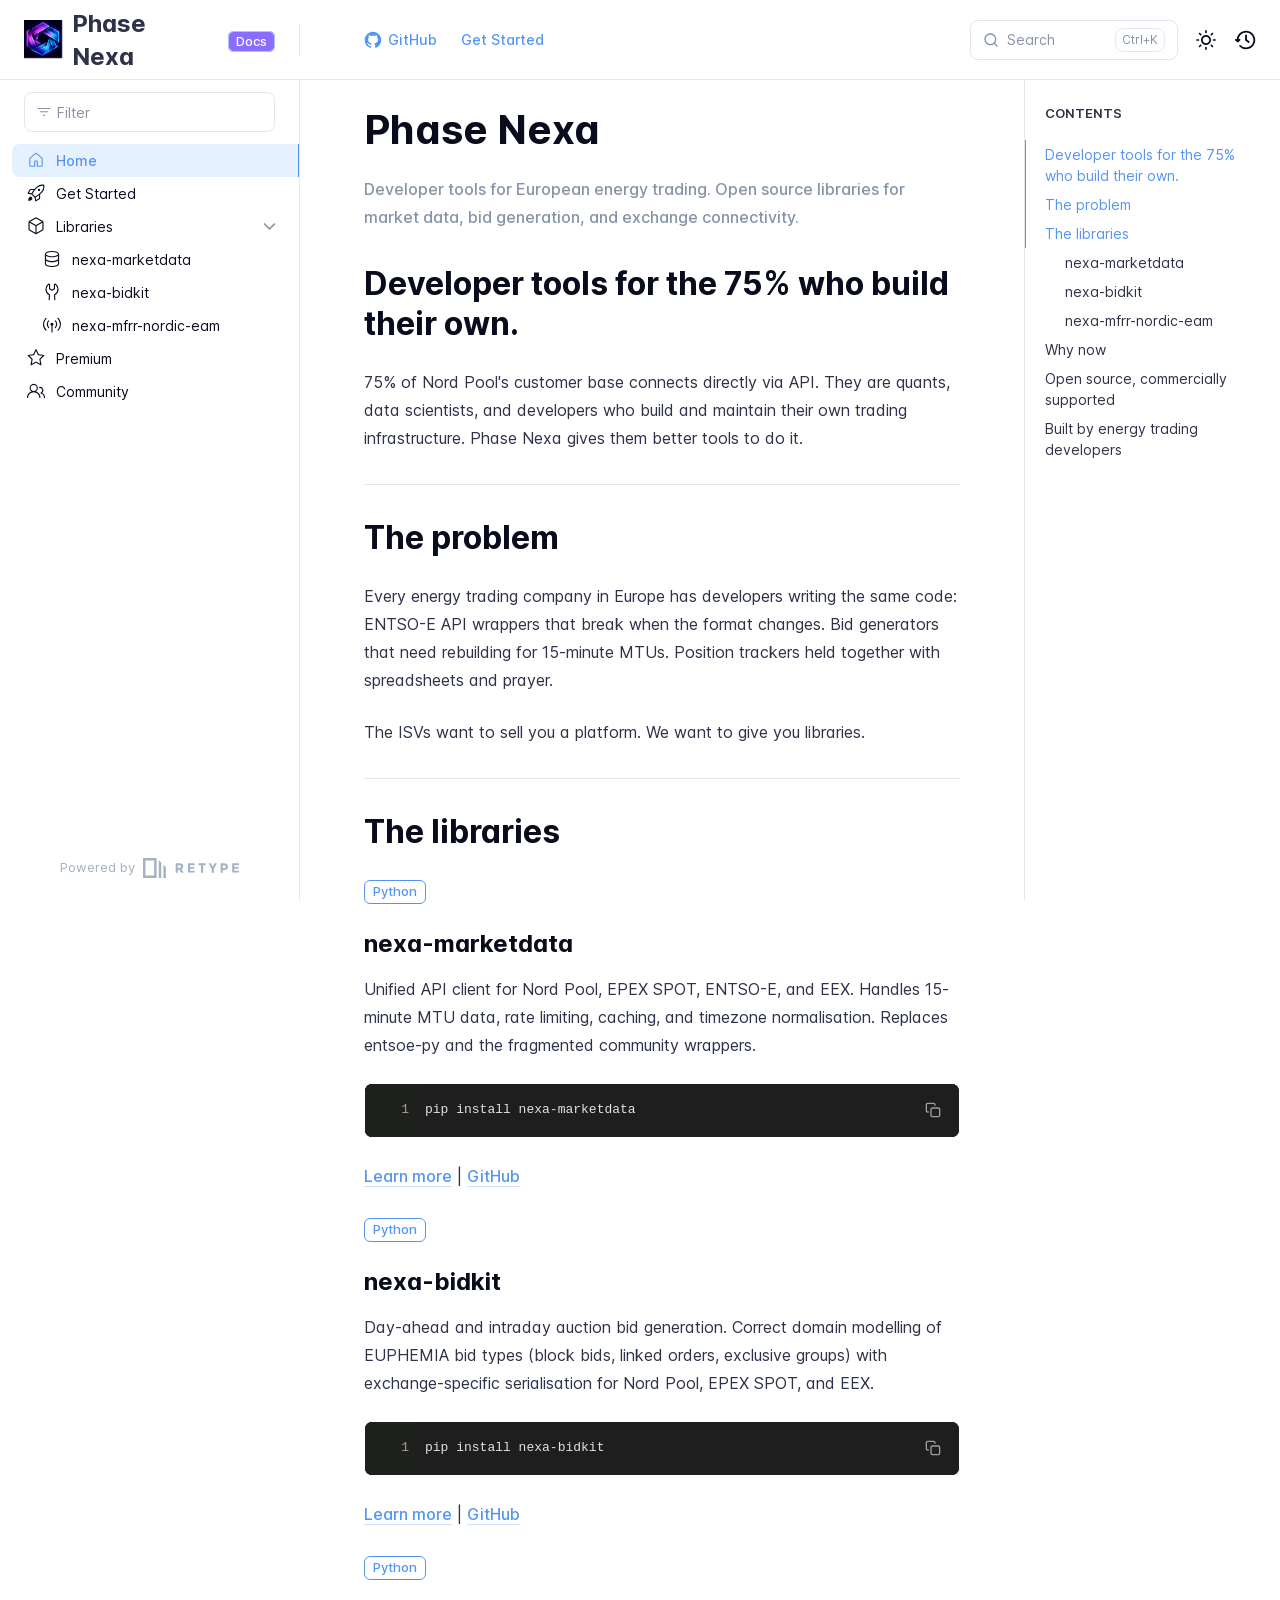
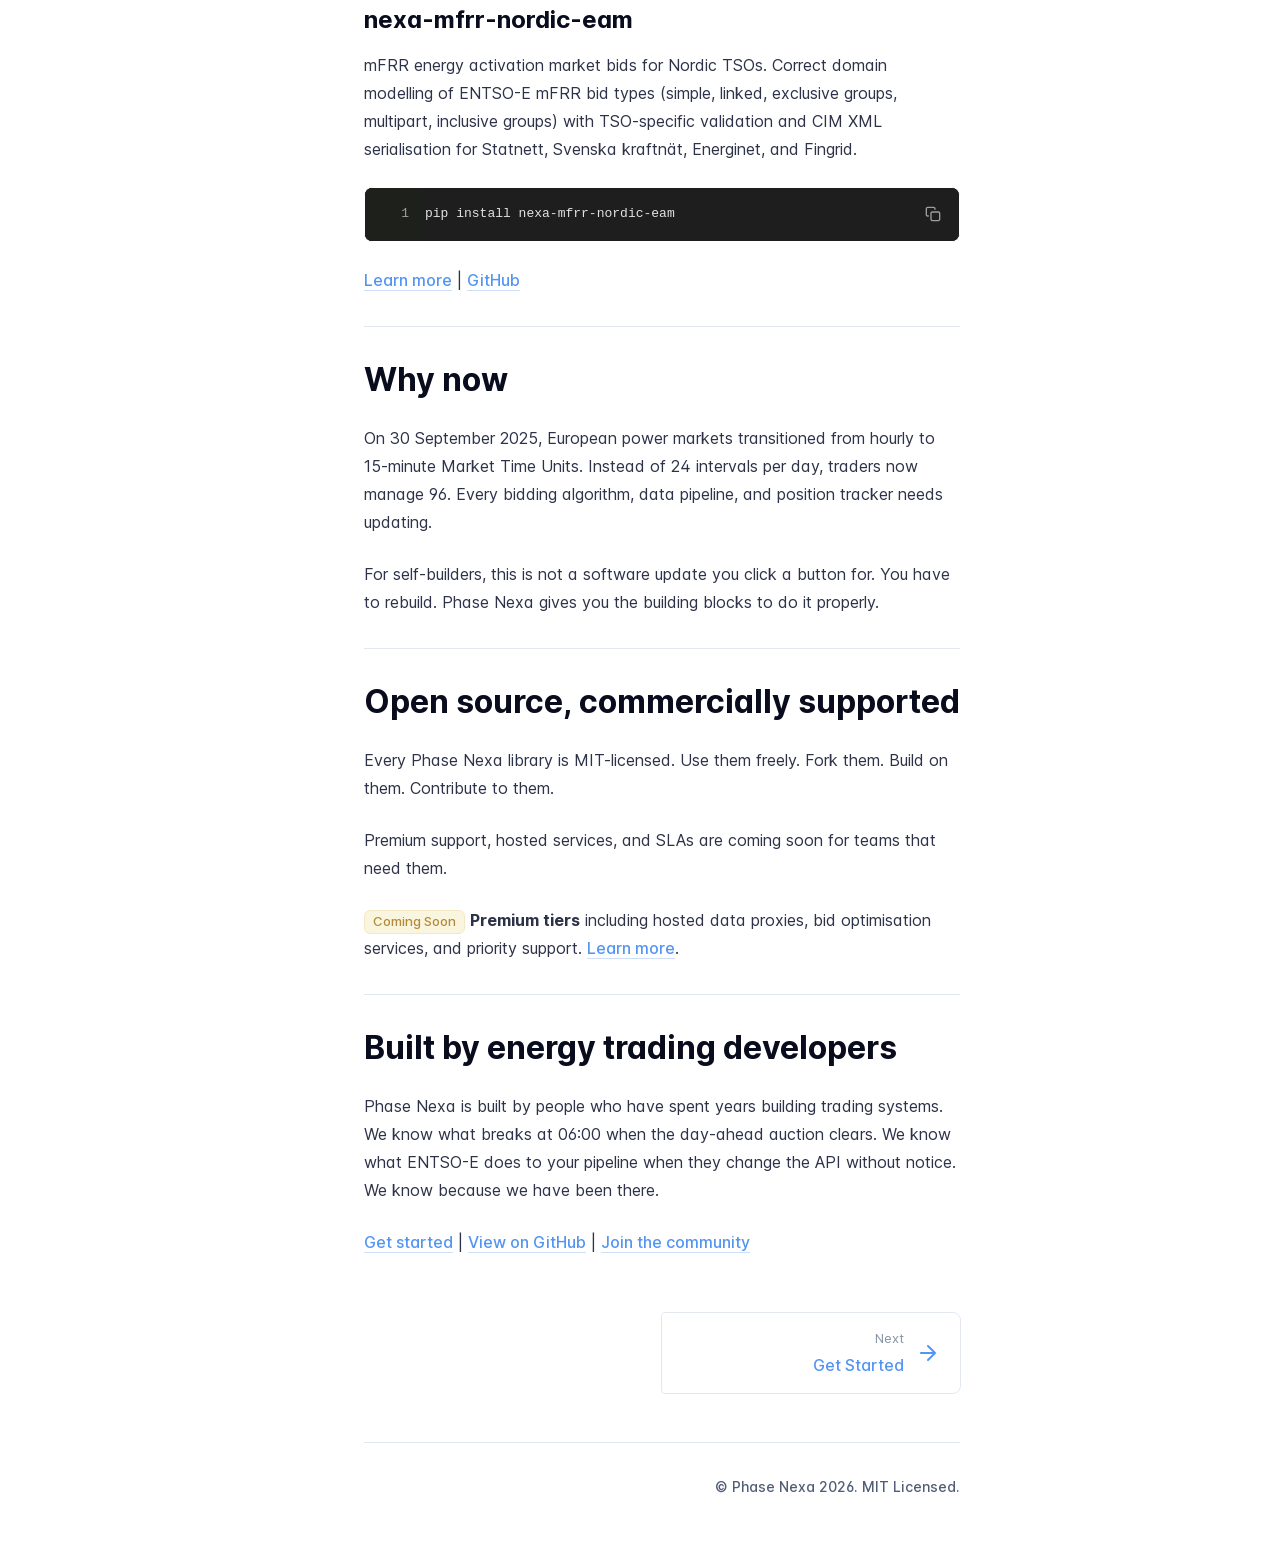
==== commit 6e6b15e0: "Refreshes Retype-generated documentation. Process triggered by tommed." ====
--- a/index.html
+++ b/index.html
@@ -4,10 +4,10 @@
     <meta charset="UTF-8">
     <meta name="viewport" content="width=device-width,initial-scale=1">
     <meta name="color-scheme" content="light dark">
-    <meta name="turbo-cache-control" content="no-cache" data-turbo-track="reload" data-track-token="4.3.0.827590363215">
+    <meta name="turbo-cache-control" content="no-cache" data-turbo-track="reload" data-track-token="4.4.0.827654853524">
 
     <!-- See retype.com -->
-    <meta name="generator" content="Retype 4.3.0">
+    <meta name="generator" content="Retype 4.4.0">
 
     <!-- Primary Meta Tags -->
     <title>Phase Nexa</title>
@@ -33,12 +33,12 @@
 
     <script data-cfasync="false">(function(){var cl=document.documentElement.classList,ls=localStorage.getItem("retype_scheme"),hd=cl.contains("dark"),hl=cl.contains("light"),wm=window.matchMedia&&window.matchMedia("(prefers-color-scheme: dark)").matches;if(ls==="dark"||(!ls&&wm&&!hd&&!hl)){cl.remove("light");cl.add("dark")}else if(ls==="light"||(!ls&&!wm&&!hd&&!hl)){cl.remove("dark");cl.add("light")}})();</script>
 
-    <link href="resources/css/retype.css?v=4.3.0.827590363215" rel="stylesheet">
-
-    <script data-cfasync="false" src="resources/js/config.js?v=4.3.0.827590363215" data-turbo-eval="false" defer></script>
-    <script data-cfasync="false" src="resources/js/retype.js?v=4.3.0" data-turbo-eval="false" defer></script>
-    <script id="lunr-js" data-cfasync="false" src="resources/js/lunr.js?v=4.3.0.827590363215" data-turbo-eval="false" defer></script>
-    <script id="prism-js" data-cfasync="false" src="resources/js/prism.js?v=4.3.0.827590363215" defer></script>
+    <link href="resources/css/retype.css?v=4.4.0.827654853524" rel="stylesheet">
+
+    <script data-cfasync="false" src="resources/js/config.js?v=4.4.0.827654853524" data-turbo-eval="false" defer></script>
+    <script data-cfasync="false" src="resources/js/retype.js?v=4.4.0" data-turbo-eval="false" defer></script>
+    <script id="lunr-js" data-cfasync="false" src="resources/js/lunr.js?v=4.4.0.827654853524" data-turbo-eval="false" defer></script>
+    <script id="prism-js" data-cfasync="false" src="resources/js/prism.js?v=4.4.0.827654853524" defer></script>
 
     <link rel="stylesheet" href="/static/css/custom.css">
     <link rel="preconnect" href="https://fonts.googleapis.com">
@@ -77,7 +77,7 @@
                     <ul class="flex flex-col mb-4 md:pl-16 md:mb-0 md:flex-row md:items-center">
                         <li class="mr-6">
                             <a class="py-2 md:mb-0 inline-flex items-center text-sm whitespace-nowrap transition-colors duration-200 ease-linear md:text-header-text font-header-text hover:text-header-text-hover" href="https://github.com/phasenexa">
-                                <svg xmlns="http://www.w3.org/2000/svg" class="mb-px mr-1.5" width="18" height="18" viewBox="0 0 24 24" fill="currentColor" aria-hidden="true" focusable="false">
+                                <svg xmlns="http://www.w3.org/2000/svg" class="block shrink-0 mr-1.5" width="18" height="18" viewBox="0 0 24 24" fill="currentColor" aria-hidden="true" focusable="false">
                                     <path d="M10.303 16.652c-2.837-.344-4.835-2.385-4.835-5.028 0-1.074.387-2.235 1.031-3.008-.279-.709-.236-2.214.086-2.837.86-.107 2.02.344 2.708.967.816-.258 1.676-.386 2.728-.386 1.053 0 1.913.128 2.686.365.666-.602 1.848-1.053 2.708-.946.3.581.344 2.085.064 2.815.688.817 1.053 1.913 1.053 3.03 0 2.643-1.998 4.641-4.877 5.006.73.473 1.224 1.504 1.224 2.686v2.235c0 .644.537 1.01 1.182.752 3.889-1.483 6.94-5.372 6.94-10.185 0-6.081-4.942-11.044-11.022-11.044-6.081 0-10.98 4.963-10.98 11.044a10.84 10.84 0 0 0 7.112 10.206c.58.215 1.139-.172 1.139-.752v-1.719a2.768 2.768 0 0 1-1.032.215c-1.418 0-2.256-.773-2.857-2.213-.237-.58-.495-.924-.989-.988-.258-.022-.344-.129-.344-.258 0-.258.43-.451.86-.451.623 0 1.16.386 1.719 1.181.43.623.881.903 1.418.903.537 0 .881-.194 1.375-.688.365-.365.645-.687.903-.902Z"/>
                                 </svg>
                                 <span>GitHub</span>
@@ -137,7 +137,7 @@
                             <ul class="flex flex-wrap justify-center items-center">
                                 <li class="mr-6">
                                     <a class="block py-1 inline-flex items-center text-sm whitespace-nowrap transition-colors duration-200 ease-linear md:text-header-text font-header-text hover:text-header-text-hover" href="https://github.com/phasenexa">
-                                        <svg xmlns="http://www.w3.org/2000/svg" class="mb-px mr-1.5" width="18" height="18" viewBox="0 0 24 24" fill="currentColor" aria-hidden="true" focusable="false">
+                                        <svg xmlns="http://www.w3.org/2000/svg" class="block shrink-0 mr-1.5" width="18" height="18" viewBox="0 0 24 24" fill="currentColor" aria-hidden="true" focusable="false">
                                             <path d="M10.303 16.652c-2.837-.344-4.835-2.385-4.835-5.028 0-1.074.387-2.235 1.031-3.008-.279-.709-.236-2.214.086-2.837.86-.107 2.02.344 2.708.967.816-.258 1.676-.386 2.728-.386 1.053 0 1.913.128 2.686.365.666-.602 1.848-1.053 2.708-.946.3.581.344 2.085.064 2.815.688.817 1.053 1.913 1.053 3.03 0 2.643-1.998 4.641-4.877 5.006.73.473 1.224 1.504 1.224 2.686v2.235c0 .644.537 1.01 1.182.752 3.889-1.483 6.94-5.372 6.94-10.185 0-6.081-4.942-11.044-11.022-11.044-6.081 0-10.98 4.963-10.98 11.044a10.84 10.84 0 0 0 7.112 10.206c.58.215 1.139-.172 1.139-.752v-1.719a2.768 2.768 0 0 1-1.032.215c-1.418 0-2.256-.773-2.857-2.213-.237-.58-.495-.924-.989-.988-.258-.022-.344-.129-.344-.258 0-.258.43-.451.86-.451.623 0 1.16.386 1.719 1.181.43.623.881.903 1.418.903.537 0 .881-.194 1.375-.688.365-.365.645-.687.903-.902Z"/>
                                         </svg>
                                         <span>GitHub</span>
@@ -207,10 +207,6 @@
 <pre translate="no" class="language-python"><code v-pre class="language-python">pip install nexa-mfrr-nordic-eam</code></pre>
 </doc-codeblock></div>
 <p><a href="libraries/nexa-mfrr-nordic-eam/">Learn more</a> | <a href="https://github.com/phasenexa/nexa-mfrr-nordic-eam">GitHub</a></p>
-</div>
-<div class="content"><h3 id="coming-soon-nexa-connect-and-nexa-mcp">Coming soon: nexa-connect and nexa-mcp</h3>
-<p><strong>nexa-connect</strong> -- exchange connectivity SDK with FIX protocol, REST/WebSocket connections to Nord Pool, EPEX SPOT, and EEX.</p>
-<p><strong>nexa-mcp</strong> -- MCP server exposing Phase Nexa data and tools to LLM clients.</p>
 </div>
 <hr>
 <h2 id="why-now">Why now</h2>
